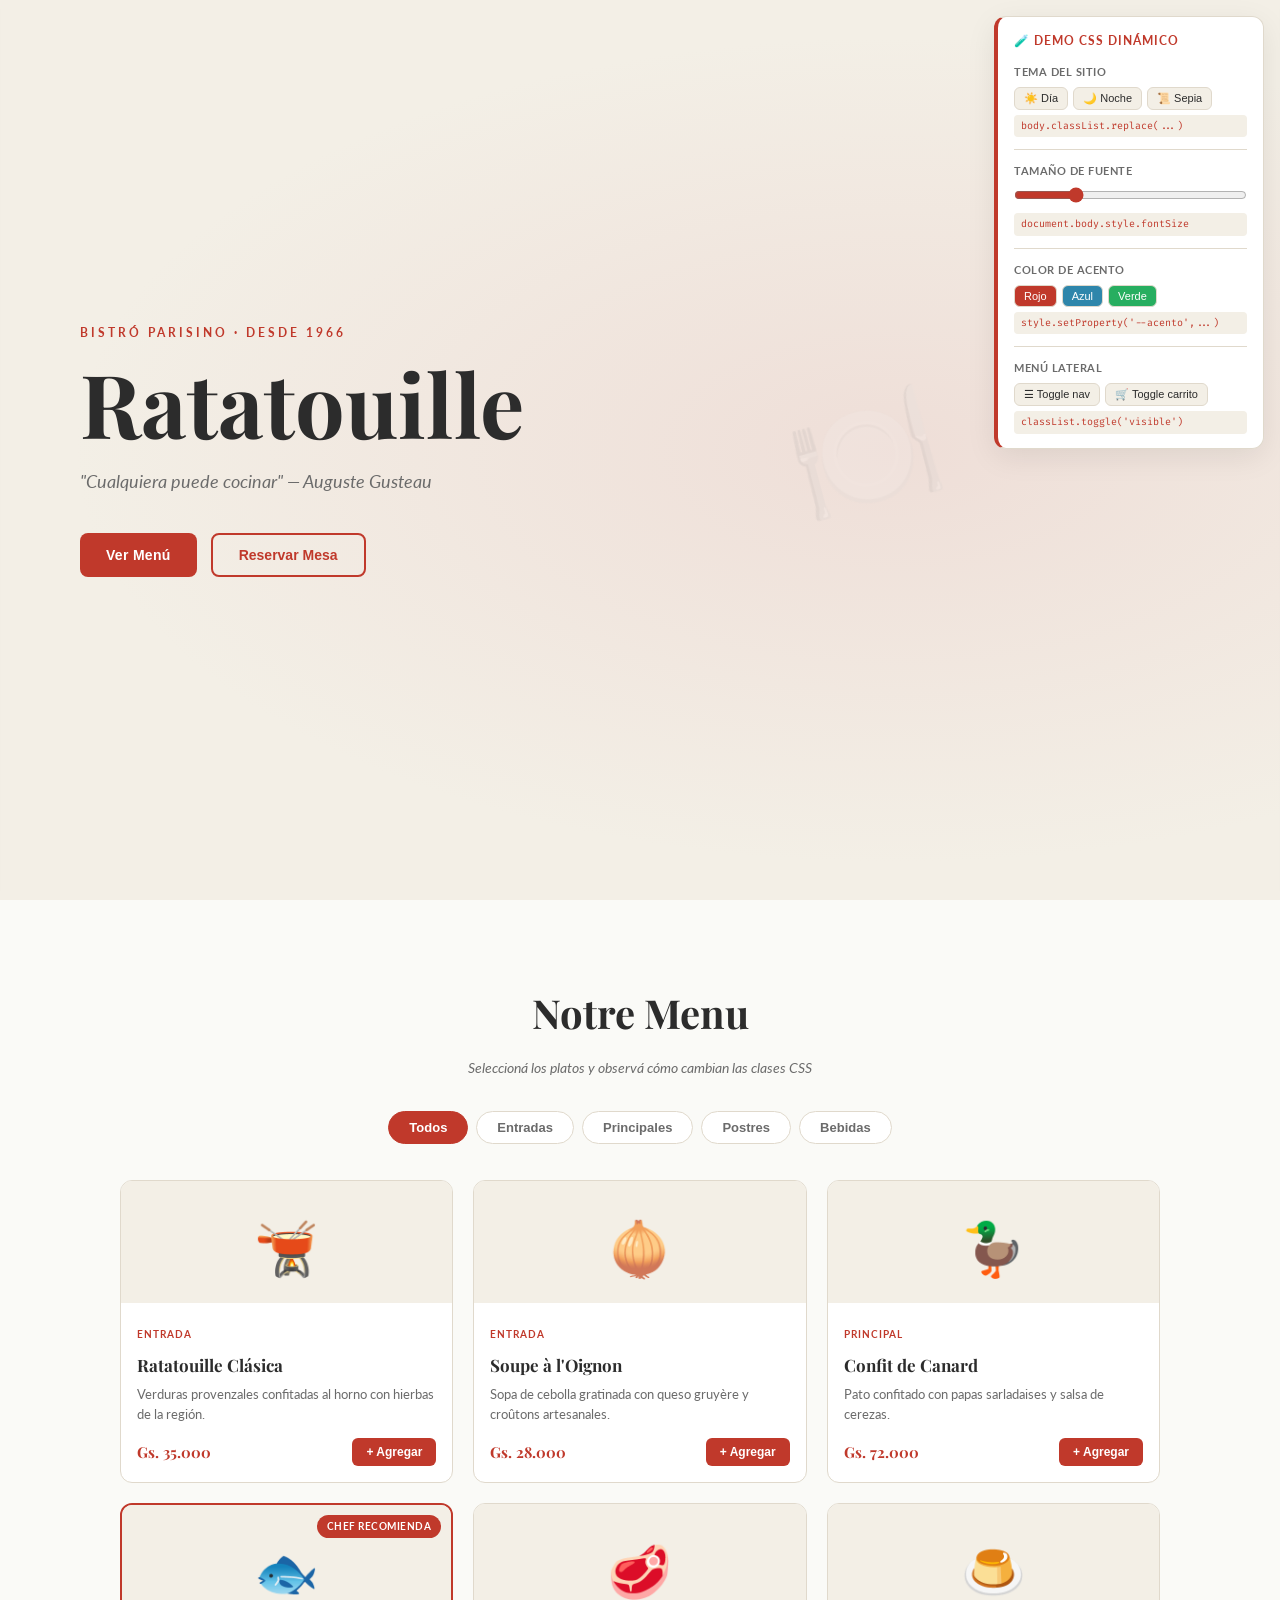
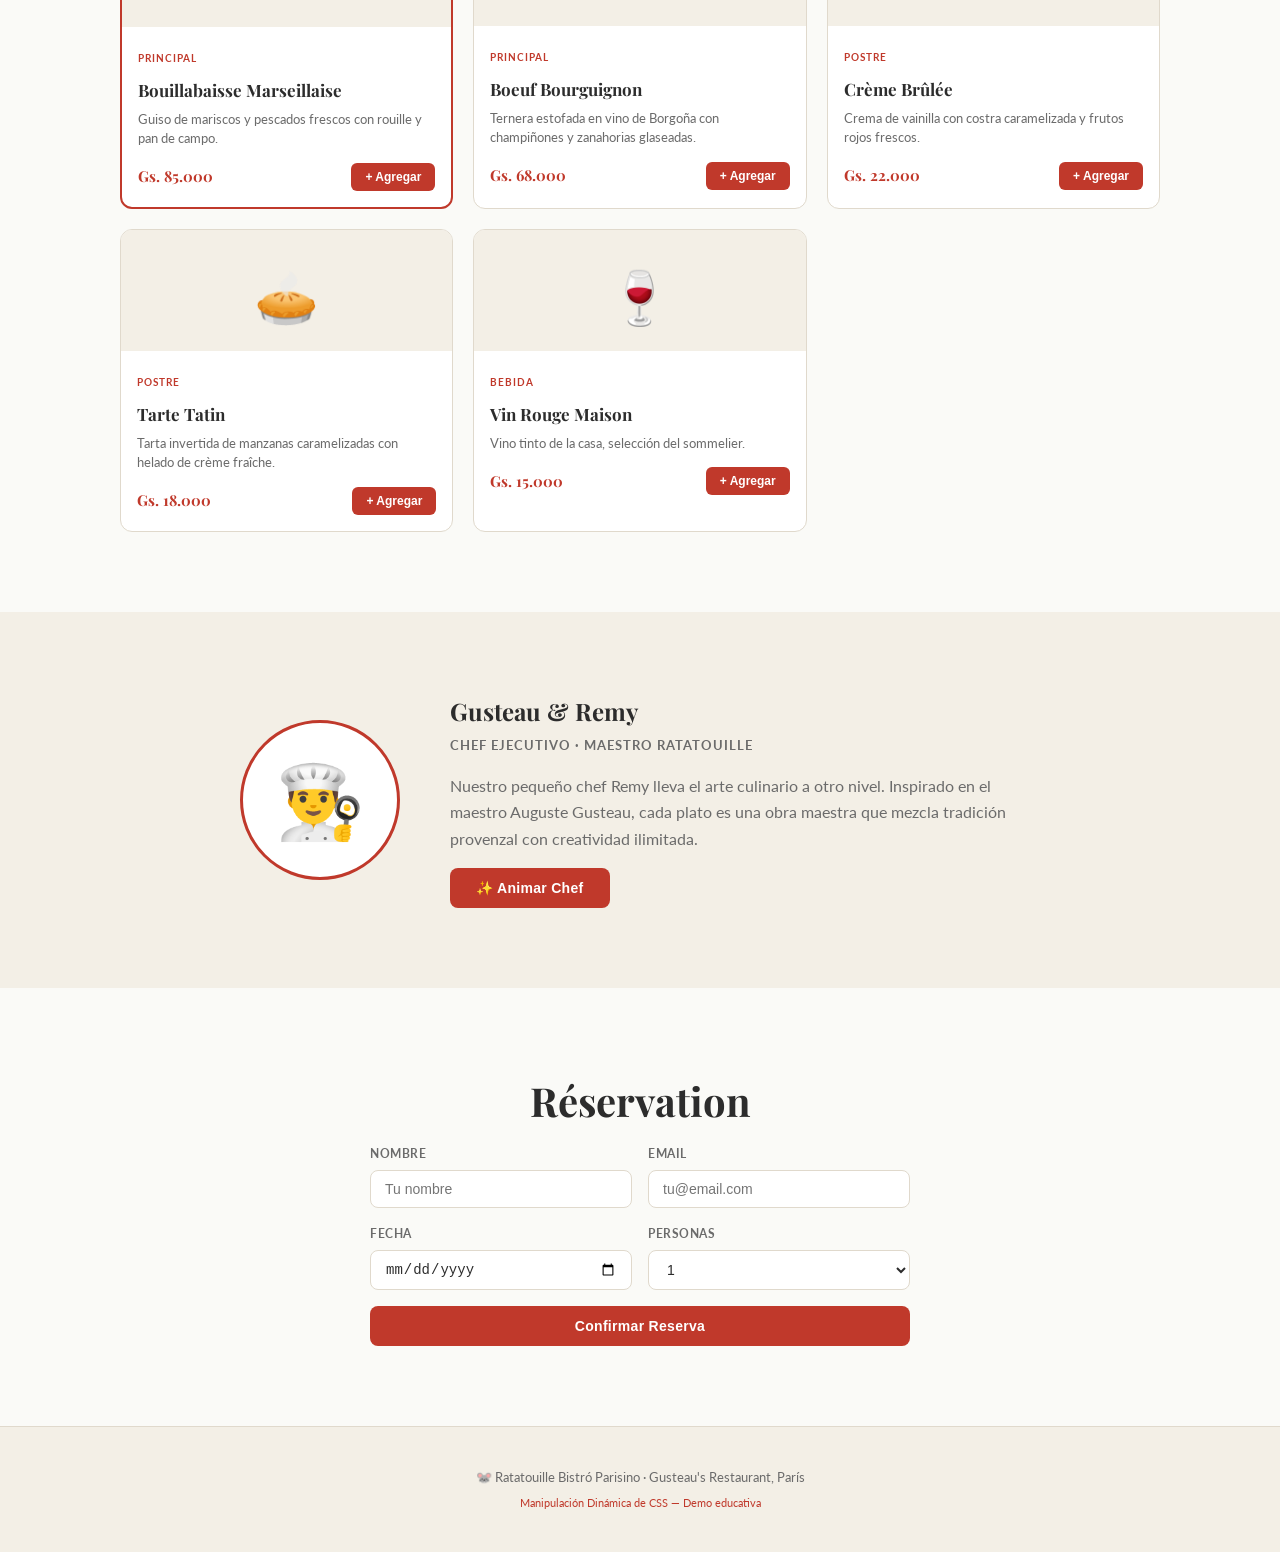
==== ratatouille.html @ d81f5f3c "Primer commit proyecto css" ====
<!DOCTYPE html>
<html lang="es">
<head>
  <meta charset="UTF-8" />
  <meta name="viewport" content="width=device-width, initial-scale=1.0"/>
  <title>Ratatouille — Bistró Parisino</title>
  <link rel="stylesheet" href="ratatouille.css" />
  <link href="https://fonts.googleapis.com/css2?family=Playfair+Display:ital,wght@0,400;0,700;1,400&family=Lato:wght@300;400;700&family=Fira+Code:wght@400;500&display=swap" rel="stylesheet"/>
</head>
<body class="tema-dia">

  <!-- ══════════════ PANEL DE DEMOSTRACIÓN (fijo) ══════════════ -->
  <div id="panel-demo">
    <div class="demo-titulo">🧪 Demo CSS Dinámico</div>

    <div class="demo-grupo">
      <span class="demo-label">Tema del sitio</span>
      <div class="demo-btns">
        <button onclick="cambiarTema('dia')"   class="btn-demo">☀️ Día</button>
        <button onclick="cambiarTema('noche')" class="btn-demo">🌙 Noche</button>
        <button onclick="cambiarTema('sepia')" class="btn-demo">📜 Sepia</button>
      </div>
      <code class="demo-code" id="code-tema">body.classList.replace(...)</code>
    </div>

    <div class="demo-grupo">
      <span class="demo-label">Tamaño de fuente</span>
      <input type="range" min="14" max="22" value="16" oninput="cambiarFuente(this.value)" />
      <code class="demo-code" id="code-fuente">document.body.style.fontSize</code>
    </div>

    <div class="demo-grupo">
      <span class="demo-label">Color de acento</span>
      <div class="demo-btns">
        <button onclick="cambiarAcento('C0392B')" class="btn-demo" style="background:#C0392B;color:#fff">Rojo</button>
        <button onclick="cambiarAcento('2E86AB')" class="btn-demo" style="background:#2E86AB;color:#fff">Azul</button>
        <button onclick="cambiarAcento('27AE60')" class="btn-demo" style="background:#27AE60;color:#fff">Verde</button>
      </div>
      <code class="demo-code" id="code-acento">style.setProperty('--acento',...)</code>
    </div>

    <div class="demo-grupo">
      <span class="demo-label">Menú lateral</span>
      <div class="demo-btns">
        <button onclick="toggleNav()" class="btn-demo">☰ Toggle nav</button>
        <button onclick="toggleCarrito()" class="btn-demo">🛒 Toggle carrito</button>
      </div>
      <code class="demo-code" id="code-nav">classList.toggle('visible')</code>
    </div>
  </div>

  <!-- ══════════════ NAV LATERAL ══════════════ -->
  <nav id="nav-lateral" class="nav-lateral">
    <button class="nav-cerrar" onclick="toggleNav()">✕</button>
    <div class="nav-logo">🐭 Ratatouille</div>
    <ul class="nav-links">
      <li><a href="#inicio" onclick="toggleNav()">Inicio</a></li>
      <li><a href="#menu"   onclick="toggleNav()">Menú</a></li>
      <li><a href="#chef"   onclick="toggleNav()">Nuestro Chef</a></li>
      <li><a href="#reservas" onclick="toggleNav()">Reservas</a></li>
    </ul>
  </nav>
  <div id="overlay-nav" class="overlay-nav" onclick="toggleNav()"></div>

  <!-- ══════════════ HEADER ══════════════ -->
  <header id="inicio" class="hero">
    <div class="hero-contenido">
      <p class="hero-eyebrow">Bistró Parisino · Desde 1966</p>
      <h1 class="hero-titulo">Ratatouille</h1>
      <p class="hero-subtitulo">
        <em>"Cualquiera puede cocinar"</em> — Auguste Gusteau
      </p>
      <div class="hero-btns">
        <button class="btn-primario" onclick="irA('menu')">Ver Menú</button>
        <button class="btn-secundario" onclick="irA('reservas')">Reservar Mesa</button>
      </div>
    </div>
    <div class="hero-deco">🍽️</div>
  </header>

  <!-- ══════════════ MENÚ ══════════════ -->
  <main>
    <section id="menu" class="seccion-menu">
      <h2 class="seccion-titulo">Notre Menu</h2>
      <p class="seccion-sub">Seleccioná los platos y observá cómo cambian las clases CSS</p>

      <!-- Filtros -->
      <div class="filtros" id="filtros">
        <button class="filtro activo" data-cat="todos"    onclick="filtrar(this)">Todos</button>
        <button class="filtro"        data-cat="entrada"  onclick="filtrar(this)">Entradas</button>
        <button class="filtro"        data-cat="principal" onclick="filtrar(this)">Principales</button>
        <button class="filtro"        data-cat="postre"   onclick="filtrar(this)">Postres</button>
        <button class="filtro"        data-cat="bebida"   onclick="filtrar(this)">Bebidas</button>
      </div>

      <!-- Grid de platos -->
      <div class="menu-grid" id="menu-grid">

        <div class="plato" data-cat="entrada" data-id="1" data-precio="35000" data-nombre="Ratatouille Clásica">
          <div class="plato-img">🫕</div>
          <div class="plato-info">
            <span class="plato-cat">Entrada</span>
            <h3 class="plato-nombre">Ratatouille Clásica</h3>
            <p class="plato-desc">Verduras provenzales confitadas al horno con hierbas de la región.</p>
            <div class="plato-footer">
              <span class="plato-precio">Gs. 35.000</span>
              <button class="btn-agregar" onclick="agregar(this)">+ Agregar</button>
            </div>
          </div>
        </div>

        <div class="plato" data-cat="entrada" data-id="2" data-precio="28000" data-nombre="Soupe à l'Oignon">
          <div class="plato-img">🧅</div>
          <div class="plato-info">
            <span class="plato-cat">Entrada</span>
            <h3 class="plato-nombre">Soupe à l'Oignon</h3>
            <p class="plato-desc">Sopa de cebolla gratinada con queso gruyère y croûtons artesanales.</p>
            <div class="plato-footer">
              <span class="plato-precio">Gs. 28.000</span>
              <button class="btn-agregar" onclick="agregar(this)">+ Agregar</button>
            </div>
          </div>
        </div>

        <div class="plato" data-cat="principal" data-id="3" data-precio="72000" data-nombre="Confit de Canard">
          <div class="plato-img">🦆</div>
          <div class="plato-info">
            <span class="plato-cat">Principal</span>
            <h3 class="plato-nombre">Confit de Canard</h3>
            <p class="plato-desc">Pato confitado con papas sarladaises y salsa de cerezas.</p>
            <div class="plato-footer">
              <span class="plato-precio">Gs. 72.000</span>
              <button class="btn-agregar" onclick="agregar(this)">+ Agregar</button>
            </div>
          </div>
        </div>

        <div class="plato destacado" data-cat="principal" data-id="4" data-precio="85000" data-nombre="Bouillabaisse Marseillaise">
          <div class="plato-badge">Chef recomienda</div>
          <div class="plato-img">🐟</div>
          <div class="plato-info">
            <span class="plato-cat">Principal</span>
            <h3 class="plato-nombre">Bouillabaisse Marseillaise</h3>
            <p class="plato-desc">Guiso de mariscos y pescados frescos con rouille y pan de campo.</p>
            <div class="plato-footer">
              <span class="plato-precio">Gs. 85.000</span>
              <button class="btn-agregar" onclick="agregar(this)">+ Agregar</button>
            </div>
          </div>
        </div>

        <div class="plato" data-cat="principal" data-id="5" data-precio="68000" data-nombre="Boeuf Bourguignon">
          <div class="plato-img">🥩</div>
          <div class="plato-info">
            <span class="plato-cat">Principal</span>
            <h3 class="plato-nombre">Boeuf Bourguignon</h3>
            <p class="plato-desc">Ternera estofada en vino de Borgoña con champiñones y zanahorias glaseadas.</p>
            <div class="plato-footer">
              <span class="plato-precio">Gs. 68.000</span>
              <button class="btn-agregar" onclick="agregar(this)">+ Agregar</button>
            </div>
          </div>
        </div>

        <div class="plato" data-cat="postre" data-id="6" data-precio="22000" data-nombre="Crème Brûlée">
          <div class="plato-img">🍮</div>
          <div class="plato-info">
            <span class="plato-cat">Postre</span>
            <h3 class="plato-nombre">Crème Brûlée</h3>
            <p class="plato-desc">Crema de vainilla con costra caramelizada y frutos rojos frescos.</p>
            <div class="plato-footer">
              <span class="plato-precio">Gs. 22.000</span>
              <button class="btn-agregar" onclick="agregar(this)">+ Agregar</button>
            </div>
          </div>
        </div>

        <div class="plato" data-cat="postre" data-id="7" data-precio="18000" data-nombre="Tarte Tatin">
          <div class="plato-img">🥧</div>
          <div class="plato-info">
            <span class="plato-cat">Postre</span>
            <h3 class="plato-nombre">Tarte Tatin</h3>
            <p class="plato-desc">Tarta invertida de manzanas caramelizadas con helado de crème fraîche.</p>
            <div class="plato-footer">
              <span class="plato-precio">Gs. 18.000</span>
              <button class="btn-agregar" onclick="agregar(this)">+ Agregar</button>
            </div>
          </div>
        </div>

        <div class="plato" data-cat="bebida" data-id="8" data-precio="15000" data-nombre="Vin Rouge Maison">
          <div class="plato-img">🍷</div>
          <div class="plato-info">
            <span class="plato-cat">Bebida</span>
            <h3 class="plato-nombre">Vin Rouge Maison</h3>
            <p class="plato-desc">Vino tinto de la casa, selección del sommelier.</p>
            <div class="plato-footer">
              <span class="plato-precio">Gs. 15.000</span>
              <button class="btn-agregar" onclick="agregar(this)">+ Agregar</button>
            </div>
          </div>
        </div>

      </div>
    </section>

    <!-- ══════════════ CHEF ══════════════ -->
    <section id="chef" class="seccion-chef">
      <div class="chef-contenido">
        <div class="chef-foto" id="chef-foto">
          <span class="chef-emoji">👨‍🍳</span>
        </div>
        <div class="chef-texto">
          <h2>Gusteau &amp; Remy</h2>
          <p class="chef-cargo">Chef Ejecutivo · Maestro Ratatouille</p>
          <p>Nuestro pequeño chef Remy lleva el arte culinario a otro nivel. Inspirado en el maestro Auguste Gusteau, cada plato es una obra maestra que mezcla tradición provenzal con creatividad ilimitada.</p>
          <button class="btn-primario" onclick="animarChef()">✨ Animar Chef</button>
        </div>
      </div>
    </section>

    <!-- ══════════════ RESERVAS ══════════════ -->
    <section id="reservas" class="seccion-reservas">
      <h2 class="seccion-titulo">Réservation</h2>
      <form class="form-reserva" onsubmit="enviarReserva(event)">
        <div class="form-fila">
          <div class="campo">
            <label>Nombre</label>
            <input type="text" placeholder="Tu nombre" required />
          </div>
          <div class="campo">
            <label>Email</label>
            <input type="email" placeholder="tu@email.com" required />
          </div>
        </div>
        <div class="form-fila">
          <div class="campo">
            <label>Fecha</label>
            <input type="date" required />
          </div>
          <div class="campo">
            <label>Personas</label>
            <select>
              <option>1</option><option>2</option><option>3</option>
              <option>4</option><option>5</option><option>6+</option>
            </select>
          </div>
        </div>
        <button type="submit" class="btn-primario btn-full">Confirmar Reserva</button>
      </form>

      <!-- Toast de confirmación -->
      <div id="toast" class="toast">✅ ¡Reserva confirmada! Au revoir 🐭</div>
    </section>
  </main>

  <!-- ══════════════ CARRITO ══════════════ -->
  <div id="carrito" class="carrito">
    <div class="carrito-header">
      <span>🛒 Mi Pedido</span>
      <button onclick="toggleCarrito()">✕</button>
    </div>
    <div class="carrito-items" id="carrito-items">
      <p class="carrito-vacio">El carrito está vacío 🍽️</p>
    </div>
    <div class="carrito-footer" id="carrito-footer" style="display:none">
      <div class="carrito-total">Total: <span id="carrito-total">Gs. 0</span></div>
      <button class="btn-primario btn-full" onclick="confirmarPedido()">Confirmar Pedido</button>
    </div>
  </div>

  <!-- Botón flotante carrito -->
  <button class="btn-carrito-flotante" onclick="toggleCarrito()" id="btn-flotante">
    🛒 <span id="contador-carrito" class="contador-badge">0</span>
  </button>

  <!-- ══════════════ FOOTER ══════════════ -->
  <footer class="footer">
    <p>🐭 Ratatouille Bistró Parisino · Gusteau's Restaurant, París</p>
    <p class="footer-sub">Manipulación Dinámica de CSS — Demo educativa</p>
  </footer>

  <script>
    // ═══════════════════════════════════════════════
    // MANIPULACIÓN DINÁMICA DE CSS — DEMOSTRACIÓN
    // ═══════════════════════════════════════════════

    // 1. CAMBIAR TEMA usando classList.replace()
    function cambiarTema(tema) {
      const body = document.body;
      // Reemplaza cualquier clase de tema por la nueva
      ['tema-dia', 'tema-noche', 'tema-sepia'].forEach(t => body.classList.remove(t));
      body.classList.add('tema-' + tema);

      document.getElementById('code-tema').textContent =
        `body.classList.add('tema-${tema}')`;
    }

    // 2. CAMBIAR FUENTE usando element.style
    function cambiarFuente(val) {
      document.body.style.fontSize = val + 'px';
      document.getElementById('code-fuente').textContent =
        `body.style.fontSize = '${val}px'`;
    }

    // 3. CAMBIAR VARIABLE CSS usando setProperty()
    function cambiarAcento(hex) {
      document.documentElement.style.setProperty('--acento', '#' + hex);
      document.getElementById('code-acento').textContent =
        `setProperty('--acento', '#${hex}')`;
    }

    // 4. TOGGLE NAV usando classList.toggle()
    function toggleNav() {
      const nav     = document.getElementById('nav-lateral');
      const overlay = document.getElementById('overlay-nav');
      nav.classList.toggle('visible');
      overlay.classList.toggle('visible');
      document.getElementById('code-nav').textContent =
        `nav.classList.toggle('visible') → ${nav.classList.contains('visible')}`;
    }

    // 5. TOGGLE CARRITO usando classList.toggle()
    function toggleCarrito() {
      const carrito = document.getElementById('carrito');
      carrito.classList.toggle('abierto');
      document.getElementById('code-nav').textContent =
        `carrito.classList.toggle('abierto') → ${carrito.classList.contains('abierto')}`;
    }

    // 6. FILTRAR MENÚ usando classList.add / remove
    function filtrar(btn) {
      // Quitar clase 'activo' de todos los filtros
      document.querySelectorAll('.filtro').forEach(b => b.classList.remove('activo'));
      // Agregar 'activo' al botón clickeado
      btn.classList.add('activo');

      const cat = btn.dataset.cat;
      document.querySelectorAll('.plato').forEach(plato => {
        if (cat === 'todos' || plato.dataset.cat === cat) {
          plato.classList.remove('oculto');
          plato.classList.add('visible-plato');
        } else {
          plato.classList.add('oculto');
          plato.classList.remove('visible-plato');
        }
      });
    }

    // 7. AGREGAR AL CARRITO — manipula clases y estilos inline
    let carrito = [];
    function agregar(btn) {
      const plato = btn.closest('.plato');
      const id      = plato.dataset.id;
      const nombre  = plato.dataset.nombre;
      const precio  = parseInt(plato.dataset.precio);

      // Clase de feedback visual en el card
      plato.classList.add('agregado');
      btn.classList.add('btn-agregado');
      btn.textContent = '✓ Agregado';

      setTimeout(() => {
        plato.classList.remove('agregado');
        btn.classList.remove('btn-agregado');
        btn.textContent = '+ Agregar';
      }, 1200);

      // Agregar o incrementar en carrito
      const existe = carrito.find(i => i.id === id);
      if (existe) { existe.qty++; }
      else { carrito.push({ id, nombre, precio, qty: 1 }); }

      renderCarrito();
      actualizarBadge();
    }

    function renderCarrito() {
      const container = document.getElementById('carrito-items');
      const footer    = document.getElementById('carrito-footer');

      if (!carrito.length) {
        container.innerHTML = '<p class="carrito-vacio">El carrito está vacío 🍽️</p>';
        footer.style.display = 'none';
        return;
      }

      let total = 0;
      container.innerHTML = carrito.map(item => {
        total += item.precio * item.qty;
        return `
          <div class="carrito-item">
            <div class="ci-nombre">${item.nombre}</div>
            <div class="ci-controles">
              <button onclick="cambiarQty('${item.id}', -1)">−</button>
              <span>${item.qty}</span>
              <button onclick="cambiarQty('${item.id}', 1)">+</button>
            </div>
            <div class="ci-precio">Gs. ${(item.precio * item.qty).toLocaleString('es-PY')}</div>
          </div>`;
      }).join('');

      document.getElementById('carrito-total').textContent =
        'Gs. ' + total.toLocaleString('es-PY');

      // style.display es manipulación de estilo inline
      footer.style.display = 'block';
    }

    function cambiarQty(id, delta) {
      const item = carrito.find(i => i.id === id);
      if (!item) return;
      item.qty += delta;
      if (item.qty <= 0) carrito = carrito.filter(i => i.id !== id);
      renderCarrito();
      actualizarBadge();
    }

    function actualizarBadge() {
      const total = carrito.reduce((s, i) => s + i.qty, 0);
      const badge = document.getElementById('contador-carrito');
      badge.textContent = total;
      // Manipulación de clase para animar el badge
      badge.classList.remove('pop');
      void badge.offsetWidth; // reflow forzado
      badge.classList.add('pop');

      // Mostrar u ocultar botón flotante con classList
      const btnFlotante = document.getElementById('btn-flotante');
      if (total > 0) btnFlotante.classList.add('visible');
      else btnFlotante.classList.remove('visible');
    }

    function confirmarPedido() {
      carrito = [];
      renderCarrito();
      actualizarBadge();
      toggleCarrito();
      mostrarToast('🐭 ¡Pedido enviado a la cocina de Remy!');
    }

    // 8. ANIMACIÓN del chef con classList
    function animarChef() {
      const foto = document.getElementById('chef-foto');
      foto.classList.add('chef-bailando');
      setTimeout(() => foto.classList.remove('chef-bailando'), 1500);
    }

    // 9. RESERVAS + TOAST
    function enviarReserva(e) {
      e.preventDefault();
      mostrarToast('✅ ¡Reserva confirmada! Au revoir 🐭');
    }

    function mostrarToast(msg) {
      const toast = document.getElementById('toast');
      toast.textContent = msg;
      toast.classList.add('visible');         // classList.add
      setTimeout(() => toast.classList.remove('visible'), 3000); // classList.remove
    }

    // 10. Scroll suave
    function irA(id) {
      document.getElementById(id).scrollIntoView({ behavior: 'smooth' });
    }

    // 11. Header sticky con clase dinámica al hacer scroll
    window.addEventListener('scroll', () => {
      const header = document.querySelector('.hero');
      if (window.scrollY > 80) header.classList.add('scrolled');
      else header.classList.remove('scrolled');
    });
  </script>
</body>
</html>
---- ratatouille.css ----
/* ══════════════════════════════════════════════════════════
   ratatouille.css — Restaurante Ratatouille
   Enfoque: Manipulación Dinámica de CSS (Clases y Estilos)
   ══════════════════════════════════════════════════════════ */

/* ─── VARIABLES GLOBALES (modificables con setProperty) ─── */
:root {
  --acento:       #C0392B;
  --acento-suave: #E8C5C2;
  --bg:           #FAFAF7;
  --bg2:          #F3EFE6;
  --texto:        #2C2C2C;
  --texto-suave:  #6B6B6B;
  --card:         #FFFFFF;
  --borde:        #E0D9CC;
  --sombra:       rgba(0,0,0,0.08);
  --radio:        12px;
  --transicion:   0.35s ease;
}

/* ─── TEMAS DINÁMICOS (aplicados via classList al body) ─── */

/* Tema día: por defecto */
body.tema-dia {
  --bg:          #FAFAF7;
  --bg2:         #F3EFE6;
  --texto:       #2C2C2C;
  --texto-suave: #6B6B6B;
  --card:        #FFFFFF;
  --borde:       #E0D9CC;
}

/* Tema noche */
body.tema-noche {
  --bg:          #1A1A2E;
  --bg2:         #16213E;
  --texto:       #E0E0E0;
  --texto-suave: #8D8D9A;
  --card:        #0F3460;
  --borde:       #1A4A7A;
  --acento:      #E94560;
}

/* Tema sepia */
body.tema-sepia {
  --bg:          #F4ECD8;
  --bg2:         #E8D9B5;
  --texto:       #3B2A1A;
  --texto-suave: #7A5C3A;
  --card:        #FBF5E6;
  --borde:       #C8A87A;
  --acento:      #8B4513;
}

/* ─── RESET Y BASE ─── */
*, *::before, *::after { box-sizing: border-box; margin: 0; padding: 0; }

body {
  font-family: 'Lato', sans-serif;
  font-size: 16px;
  background: var(--bg);
  color: var(--texto);
  transition: background var(--transicion), color var(--transicion);
  line-height: 1.65;
}

a { color: var(--acento); text-decoration: none; }
h1, h2, h3 { font-family: 'Playfair Display', serif; }

/* ─── PANEL DE DEMOSTRACIÓN ─── */
#panel-demo {
  position: fixed;
  top: 16px;
  right: 16px;
  width: 270px;
  background: var(--card);
  border: 1px solid var(--borde);
  border-left: 4px solid var(--acento);
  border-radius: var(--radio);
  padding: 14px 16px;
  z-index: 900;
  box-shadow: 0 8px 30px var(--sombra);
  transition: background var(--transicion), border-color var(--transicion);
  font-size: 13px;
}

.demo-titulo {
  font-weight: 700;
  font-size: 12px;
  text-transform: uppercase;
  letter-spacing: 1px;
  color: var(--acento);
  margin-bottom: 12px;
}

.demo-grupo {
  margin-bottom: 12px;
  padding-bottom: 12px;
  border-bottom: 1px solid var(--borde);
}
.demo-grupo:last-child { border-bottom: none; margin-bottom: 0; padding-bottom: 0; }

.demo-label {
  display: block;
  font-size: 11px;
  font-weight: 700;
  text-transform: uppercase;
  letter-spacing: 0.5px;
  color: var(--texto-suave);
  margin-bottom: 6px;
}

.demo-btns { display: flex; gap: 5px; flex-wrap: wrap; margin-bottom: 5px; }

.btn-demo {
  padding: 4px 9px;
  border-radius: 6px;
  border: 1px solid var(--borde);
  background: var(--bg2);
  color: var(--texto);
  font-size: 11px;
  cursor: pointer;
  transition: all 0.2s;
}
.btn-demo:hover { background: var(--acento); color: #fff; border-color: var(--acento); }

input[type="range"] {
  width: 100%;
  margin-bottom: 5px;
  accent-color: var(--acento);
}

.demo-code {
  display: block;
  font-family: 'Fira Code', monospace;
  font-size: 10px;
  color: var(--acento);
  background: var(--bg2);
  border-radius: 4px;
  padding: 3px 7px;
  margin-top: 4px;
  word-break: break-all;
  transition: background var(--transicion);
}

/* ─── NAV LATERAL ─── */
.nav-lateral {
  position: fixed;
  top: 0; left: -280px;
  width: 260px;
  height: 100vh;
  background: var(--card);
  border-right: 1px solid var(--borde);
  z-index: 1000;
  padding: 30px 24px;
  transition: left var(--transicion);
  box-shadow: 4px 0 20px var(--sombra);
}

/* Clase .visible agregada con classList.toggle() */
.nav-lateral.visible { left: 0; }

.overlay-nav {
  position: fixed;
  inset: 0;
  background: rgba(0,0,0,0.4);
  z-index: 999;
  opacity: 0;
  pointer-events: none;
  transition: opacity var(--transicion);
}
.overlay-nav.visible { opacity: 1; pointer-events: all; }

.nav-cerrar {
  position: absolute;
  top: 14px; right: 14px;
  background: none; border: none;
  font-size: 18px; cursor: pointer;
  color: var(--texto-suave);
}

.nav-logo {
  font-family: 'Playfair Display', serif;
  font-size: 22px;
  font-weight: 700;
  color: var(--acento);
  margin-bottom: 32px;
}

.nav-links { list-style: none; }
.nav-links li { margin-bottom: 8px; }
.nav-links a {
  display: block;
  padding: 10px 14px;
  border-radius: 8px;
  font-size: 15px;
  font-weight: 600;
  color: var(--texto);
  transition: background 0.2s, color 0.2s;
}
.nav-links a:hover { background: var(--acento); color: #fff; }

/* ─── HERO ─── */
.hero {
  position: relative;
  min-height: 100vh;
  display: flex;
  align-items: center;
  padding: 80px 340px 80px 80px;
  background: var(--bg2);
  overflow: hidden;
  transition: background var(--transicion), padding-top var(--transicion);
}

/* Clase .scrolled agregada con classList en el evento scroll */
.hero.scrolled { box-shadow: 0 4px 20px var(--sombra); }

.hero::before {
  content: '';
  position: absolute;
  inset: 0;
  background: radial-gradient(ellipse at 70% 50%, var(--acento-suave) 0%, transparent 65%);
  opacity: 0.4;
  transition: background var(--transicion);
}

.hero-contenido { position: relative; z-index: 1; max-width: 560px; }

.hero-eyebrow {
  font-size: 12px;
  font-weight: 700;
  letter-spacing: 3px;
  text-transform: uppercase;
  color: var(--acento);
  margin-bottom: 14px;
}

.hero-titulo {
  font-size: clamp(52px, 8vw, 88px);
  line-height: 1.05;
  color: var(--texto);
  margin-bottom: 18px;
}

.hero-subtitulo {
  font-size: 18px;
  color: var(--texto-suave);
  margin-bottom: 36px;
  font-style: italic;
}

.hero-btns { display: flex; gap: 14px; flex-wrap: wrap; }

.hero-deco {
  position: absolute;
  right: 340px;
  font-size: 120px;
  opacity: 0.15;
  transform: rotate(-15deg);
  user-select: none;
}

/* ─── BOTONES ─── */
.btn-primario {
  background: var(--acento);
  color: #fff;
  border: none;
  border-radius: 8px;
  padding: 12px 26px;
  font-size: 14px;
  font-weight: 700;
  cursor: pointer;
  transition: background 0.2s, transform 0.2s;
  letter-spacing: 0.3px;
}
.btn-primario:hover { background: #A93226; transform: translateY(-2px); }
.btn-primario.btn-full { width: 100%; }

.btn-secundario {
  background: transparent;
  color: var(--acento);
  border: 2px solid var(--acento);
  border-radius: 8px;
  padding: 12px 26px;
  font-size: 14px;
  font-weight: 700;
  cursor: pointer;
  transition: all 0.2s;
}
.btn-secundario:hover { background: var(--acento); color: #fff; }

/* ─── SECCIONES ─── */
.seccion-titulo {
  font-size: clamp(28px, 4vw, 40px);
  text-align: center;
  margin-bottom: 10px;
  color: var(--texto);
}

.seccion-sub {
  text-align: center;
  color: var(--texto-suave);
  font-size: 14px;
  margin-bottom: 32px;
  font-style: italic;
}

/* ─── MENÚ ─── */
.seccion-menu {
  padding: 80px 80px 80px 80px;
  max-width: 1200px;
  margin: 0 auto;
}

/* Filtros: la clase .activo se agrega con classList */
.filtros {
  display: flex;
  gap: 8px;
  justify-content: center;
  flex-wrap: wrap;
  margin-bottom: 36px;
}

.filtro {
  padding: 8px 20px;
  border-radius: 20px;
  border: 1px solid var(--borde);
  background: var(--card);
  color: var(--texto-suave);
  font-size: 13px;
  font-weight: 600;
  cursor: pointer;
  transition: all 0.2s;
}

.filtro:hover { border-color: var(--acento); color: var(--acento); }

/* Clase .activo agregada dinámicamente */
.filtro.activo {
  background: var(--acento);
  color: #fff;
  border-color: var(--acento);
}

/* ─── CARDS DE PLATOS ─── */
.menu-grid {
  display: grid;
  grid-template-columns: repeat(auto-fill, minmax(260px, 1fr));
  gap: 20px;
}

.plato {
  background: var(--card);
  border: 1px solid var(--borde);
  border-radius: var(--radio);
  overflow: hidden;
  transition: transform 0.25s, box-shadow 0.25s, border-color 0.25s,
              background var(--transicion), opacity 0.3s;
  position: relative;
}

.plato:hover {
  transform: translateY(-4px);
  box-shadow: 0 12px 30px var(--sombra);
  border-color: var(--acento);
}

/* Clase .oculto agregada dinámicamente al filtrar */
.plato.oculto {
  opacity: 0;
  pointer-events: none;
  transform: scale(0.95);
}

/* Clase .destacado definida en HTML estáticamente */
.plato.destacado { border: 2px solid var(--acento); }

/* Clase .agregado agregada dinámicamente al hacer click */
.plato.agregado {
  background: var(--acento-suave);
  transform: scale(1.02);
}

.plato-badge {
  position: absolute;
  top: 10px; right: 10px;
  background: var(--acento);
  color: #fff;
  font-size: 10px;
  font-weight: 700;
  padding: 3px 10px;
  border-radius: 20px;
  text-transform: uppercase;
  letter-spacing: 0.5px;
}

.plato-img {
  font-size: 52px;
  text-align: center;
  padding: 24px 0 12px;
  background: var(--bg2);
  transition: background var(--transicion);
}

.plato-info { padding: 16px; }

.plato-cat {
  font-size: 10px;
  font-weight: 700;
  text-transform: uppercase;
  letter-spacing: 1px;
  color: var(--acento);
}

.plato-nombre {
  font-size: 17px;
  margin: 6px 0;
  color: var(--texto);
}

.plato-desc {
  font-size: 13px;
  color: var(--texto-suave);
  line-height: 1.5;
  margin-bottom: 14px;
}

.plato-footer {
  display: flex;
  align-items: center;
  justify-content: space-between;
}

.plato-precio {
  font-weight: 700;
  font-size: 15px;
  color: var(--acento);
  font-family: 'Playfair Display', serif;
}

.btn-agregar {
  padding: 7px 14px;
  background: var(--acento);
  color: #fff;
  border: none;
  border-radius: 6px;
  font-size: 12px;
  font-weight: 700;
  cursor: pointer;
  transition: background 0.2s, transform 0.15s;
}
.btn-agregar:hover { background: #A93226; transform: scale(1.05); }

/* Clase .btn-agregado aplicada con classList al confirmar */
.btn-agregar.btn-agregado {
  background: #27AE60;
}

/* ─── SECCIÓN CHEF ─── */
.seccion-chef {
  background: var(--bg2);
  padding: 80px;
  transition: background var(--transicion);
}

.chef-contenido {
  max-width: 800px;
  margin: 0 auto;
  display: flex;
  gap: 50px;
  align-items: center;
}

.chef-foto {
  flex-shrink: 0;
  width: 160px;
  height: 160px;
  border-radius: 50%;
  background: var(--card);
  border: 3px solid var(--acento);
  display: flex;
  align-items: center;
  justify-content: center;
  font-size: 72px;
  transition: transform 0.3s;
}

/* Clase .chef-bailando agregada con classList */
@keyframes bailar {
  0%   { transform: rotate(0deg) scale(1); }
  25%  { transform: rotate(-15deg) scale(1.1); }
  50%  { transform: rotate(15deg) scale(1.15); }
  75%  { transform: rotate(-10deg) scale(1.1); }
  100% { transform: rotate(0deg) scale(1); }
}

.chef-foto.chef-bailando { animation: bailar 1.5s ease; }

.chef-cargo {
  font-size: 13px;
  color: var(--acento);
  font-weight: 700;
  text-transform: uppercase;
  letter-spacing: 1px;
  margin-bottom: 12px;
}

.chef-texto h2 { margin-bottom: 4px; }
.chef-texto p { margin-bottom: 16px; color: var(--texto-suave); }

/* ─── RESERVAS ─── */
.seccion-reservas {
  padding: 80px;
  max-width: 700px;
  margin: 0 auto;
}

.form-reserva { display: flex; flex-direction: column; gap: 16px; }
.form-fila { display: grid; grid-template-columns: 1fr 1fr; gap: 16px; }

.campo { display: flex; flex-direction: column; gap: 6px; }

.campo label {
  font-size: 12px;
  font-weight: 700;
  text-transform: uppercase;
  letter-spacing: 0.5px;
  color: var(--texto-suave);
}

.campo input, .campo select {
  padding: 10px 14px;
  border: 1px solid var(--borde);
  border-radius: 8px;
  font-size: 14px;
  background: var(--card);
  color: var(--texto);
  outline: none;
  transition: border-color 0.2s, box-shadow 0.2s, background var(--transicion);
}

.campo input:focus, .campo select:focus {
  border-color: var(--acento);
  box-shadow: 0 0 0 3px var(--acento-suave);
}

/* ─── TOAST ─── */
.toast {
  position: fixed;
  bottom: 30px;
  left: 50%;
  transform: translateX(-50%) translateY(20px);
  background: var(--texto);
  color: var(--bg);
  padding: 12px 24px;
  border-radius: 40px;
  font-size: 14px;
  font-weight: 600;
  opacity: 0;
  pointer-events: none;
  transition: opacity 0.3s, transform 0.3s;
  z-index: 2000;
  white-space: nowrap;
}

/* Clase .visible agregada con classList */
.toast.visible {
  opacity: 1;
  transform: translateX(-50%) translateY(0);
}

/* ─── CARRITO ─── */
.carrito {
  position: fixed;
  top: 0; right: -380px;
  width: 360px;
  height: 100vh;
  background: var(--card);
  border-left: 1px solid var(--borde);
  z-index: 1000;
  display: flex;
  flex-direction: column;
  transition: right var(--transicion), background var(--transicion);
  box-shadow: -4px 0 20px var(--sombra);
}

/* Clase .abierto agregada con classList.toggle() */
.carrito.abierto { right: 0; }

.carrito-header {
  display: flex;
  align-items: center;
  justify-content: space-between;
  padding: 20px;
  border-bottom: 1px solid var(--borde);
  font-weight: 700;
  font-size: 16px;
}

.carrito-header button {
  background: none; border: none;
  font-size: 18px; cursor: pointer;
  color: var(--texto-suave);
}

.carrito-items {
  flex: 1;
  overflow-y: auto;
  padding: 16px;
}

.carrito-vacio {
  text-align: center;
  color: var(--texto-suave);
  margin-top: 40px;
  font-size: 14px;
}

.carrito-item {
  display: flex;
  align-items: center;
  gap: 10px;
  padding: 10px 0;
  border-bottom: 1px solid var(--borde);
  font-size: 13px;
}

.ci-nombre { flex: 1; font-weight: 600; }

.ci-controles {
  display: flex;
  align-items: center;
  gap: 6px;
}

.ci-controles button {
  width: 24px; height: 24px;
  border-radius: 4px;
  border: 1px solid var(--borde);
  background: var(--bg2);
  cursor: pointer;
  font-size: 14px;
  line-height: 1;
  transition: background 0.2s;
}
.ci-controles button:hover { background: var(--acento); color: #fff; }

.ci-precio { font-weight: 700; color: var(--acento); white-space: nowrap; }

.carrito-footer { padding: 16px; border-top: 1px solid var(--borde); }

.carrito-total {
  font-weight: 700;
  font-size: 16px;
  margin-bottom: 12px;
  color: var(--texto);
}

/* ─── BOTÓN FLOTANTE CARRITO ─── */
.btn-carrito-flotante {
  position: fixed;
  bottom: 24px;
  right: 24px;
  background: var(--acento);
  color: #fff;
  border: none;
  border-radius: 40px;
  padding: 12px 22px;
  font-size: 15px;
  font-weight: 700;
  cursor: pointer;
  z-index: 800;
  box-shadow: 0 6px 20px rgba(0,0,0,0.2);
  opacity: 0;
  transform: translateY(10px);
  transition: opacity 0.3s, transform 0.3s, background 0.2s;
}

/* Clase .visible agregada dinámicamente */
.btn-carrito-flotante.visible {
  opacity: 1;
  transform: translateY(0);
}

.btn-carrito-flotante:hover { background: #A93226; }

.contador-badge {
  display: inline-block;
  background: #fff;
  color: var(--acento);
  border-radius: 50%;
  width: 20px;
  height: 20px;
  font-size: 11px;
  font-weight: 700;
  line-height: 20px;
  text-align: center;
  margin-left: 4px;
  transition: transform 0.2s;
}

/* Clase .pop aplicada al badge con classList */
@keyframes pop {
  0%   { transform: scale(1); }
  50%  { transform: scale(1.5); }
  100% { transform: scale(1); }
}
.contador-badge.pop { animation: pop 0.3s ease; }

/* ─── FOOTER ─── */
.footer {
  text-align: center;
  padding: 40px 20px;
  border-top: 1px solid var(--borde);
  background: var(--bg2);
  color: var(--texto-suave);
  font-size: 13px;
  transition: background var(--transicion);
}
.footer-sub { font-size: 11px; margin-top: 6px; color: var(--acento); }

/* ─── RESPONSIVO ─── */
@media (max-width: 860px) {
  .hero { padding: 60px 20px; }
  .hero-deco { display: none; }
  #panel-demo { width: calc(100vw - 32px); right: 16px; }
  .seccion-menu { padding: 60px 20px; }
  .seccion-chef { padding: 60px 20px; }
  .chef-contenido { flex-direction: column; text-align: center; }
  .seccion-reservas { padding: 60px 20px; }
  .form-fila { grid-template-columns: 1fr; }
  .carrito { width: 100vw; right: -100vw; }
}
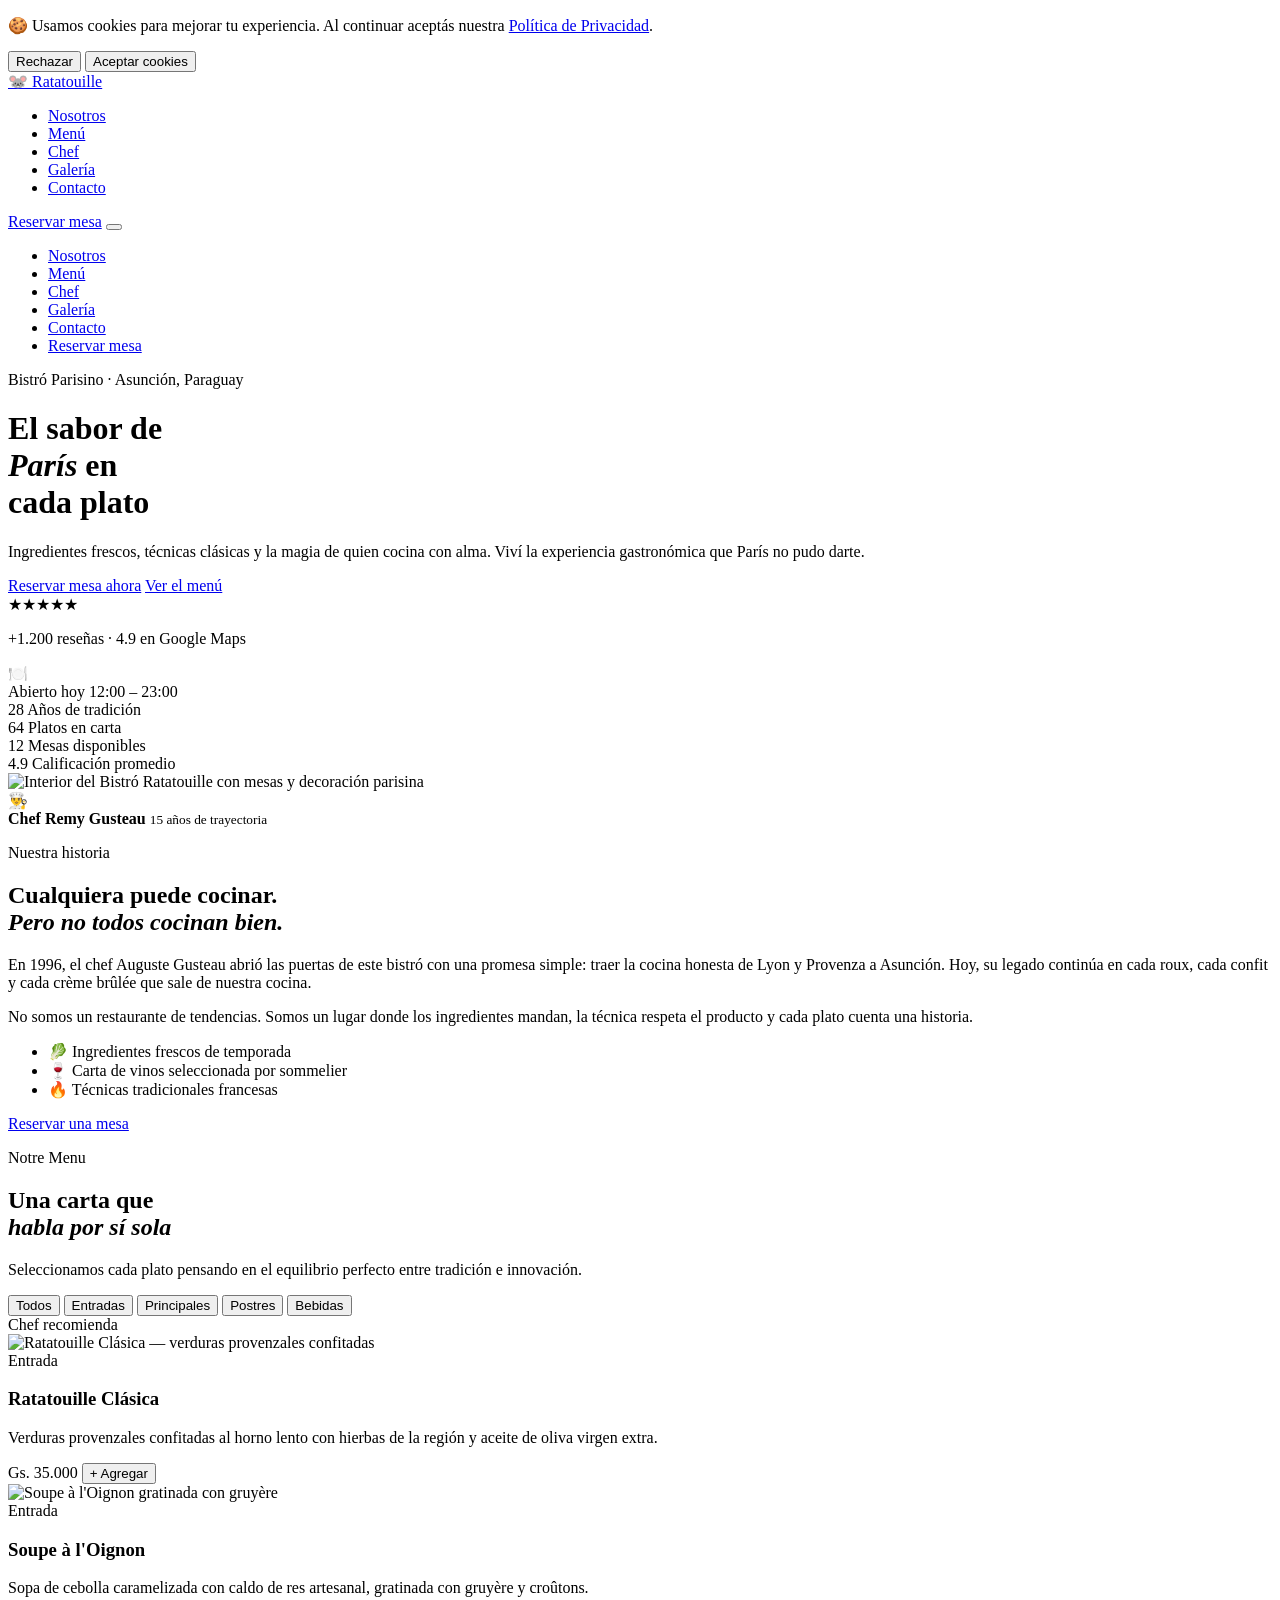
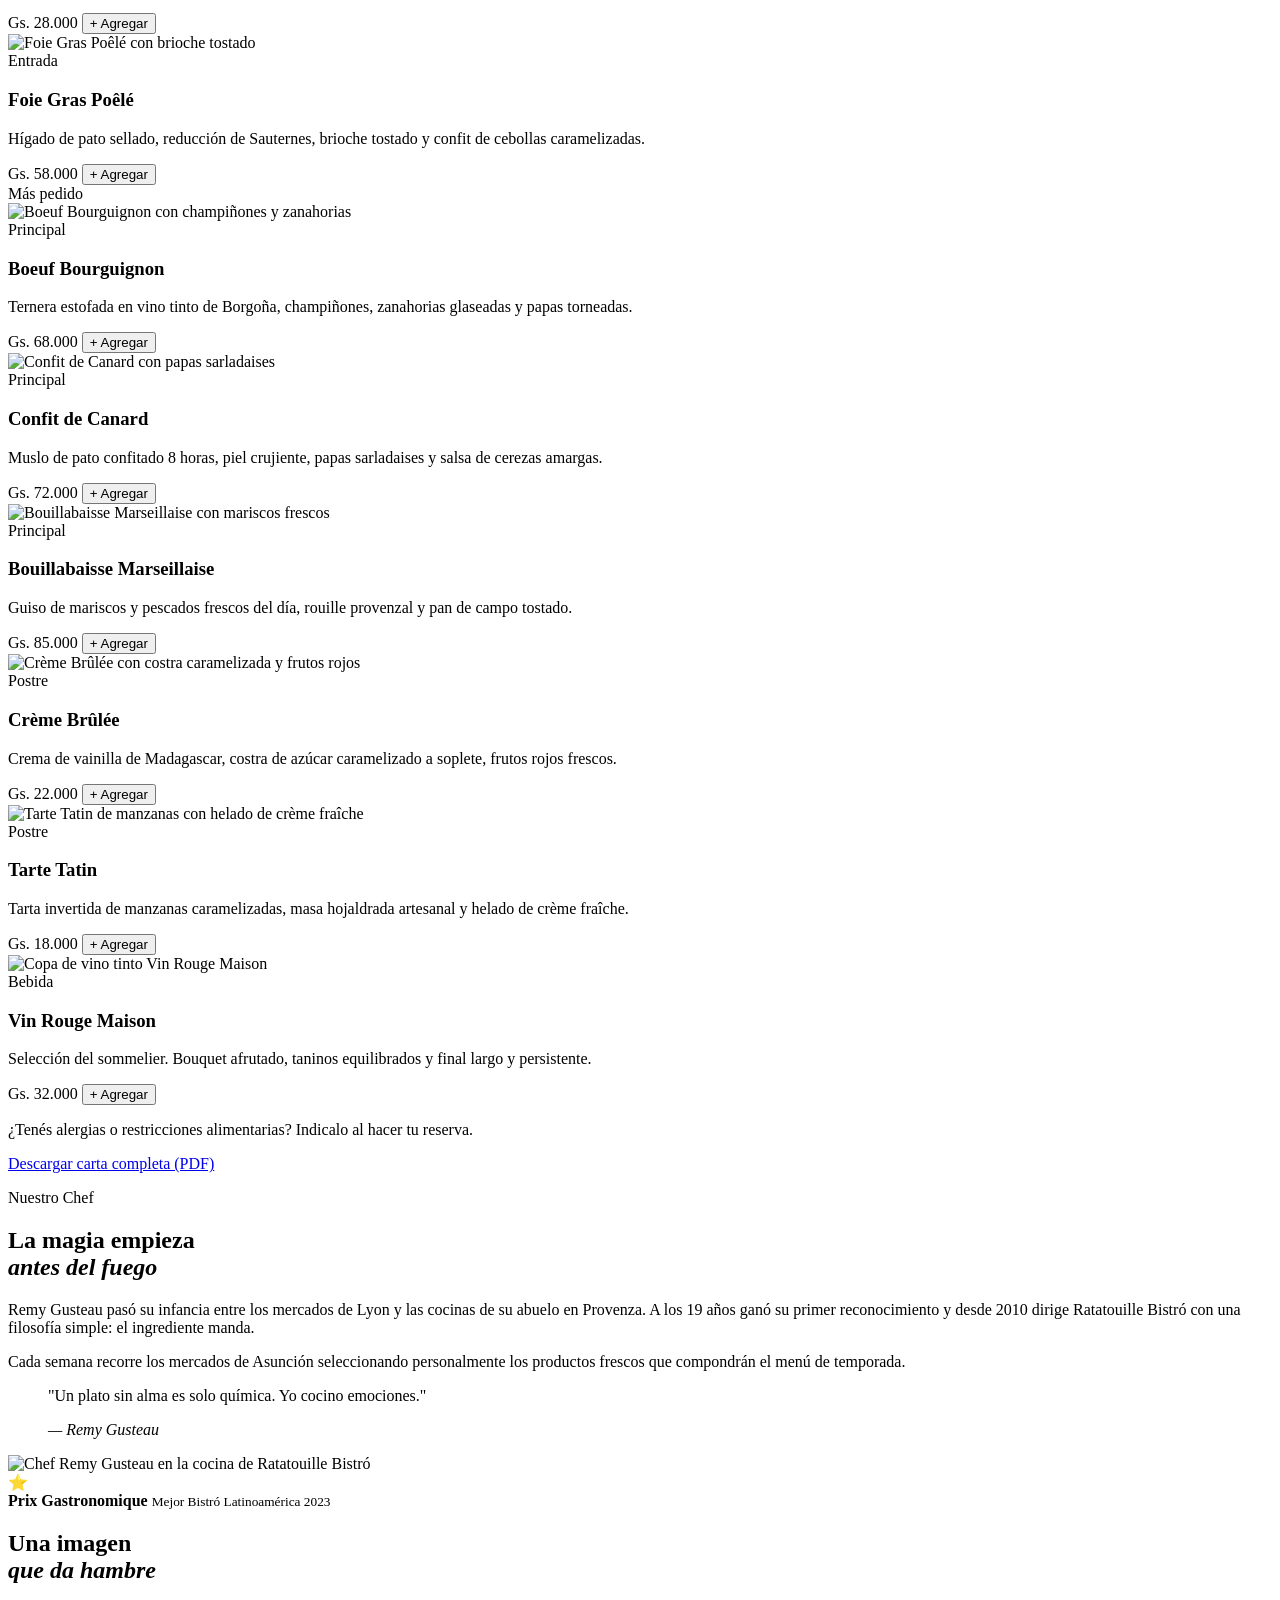
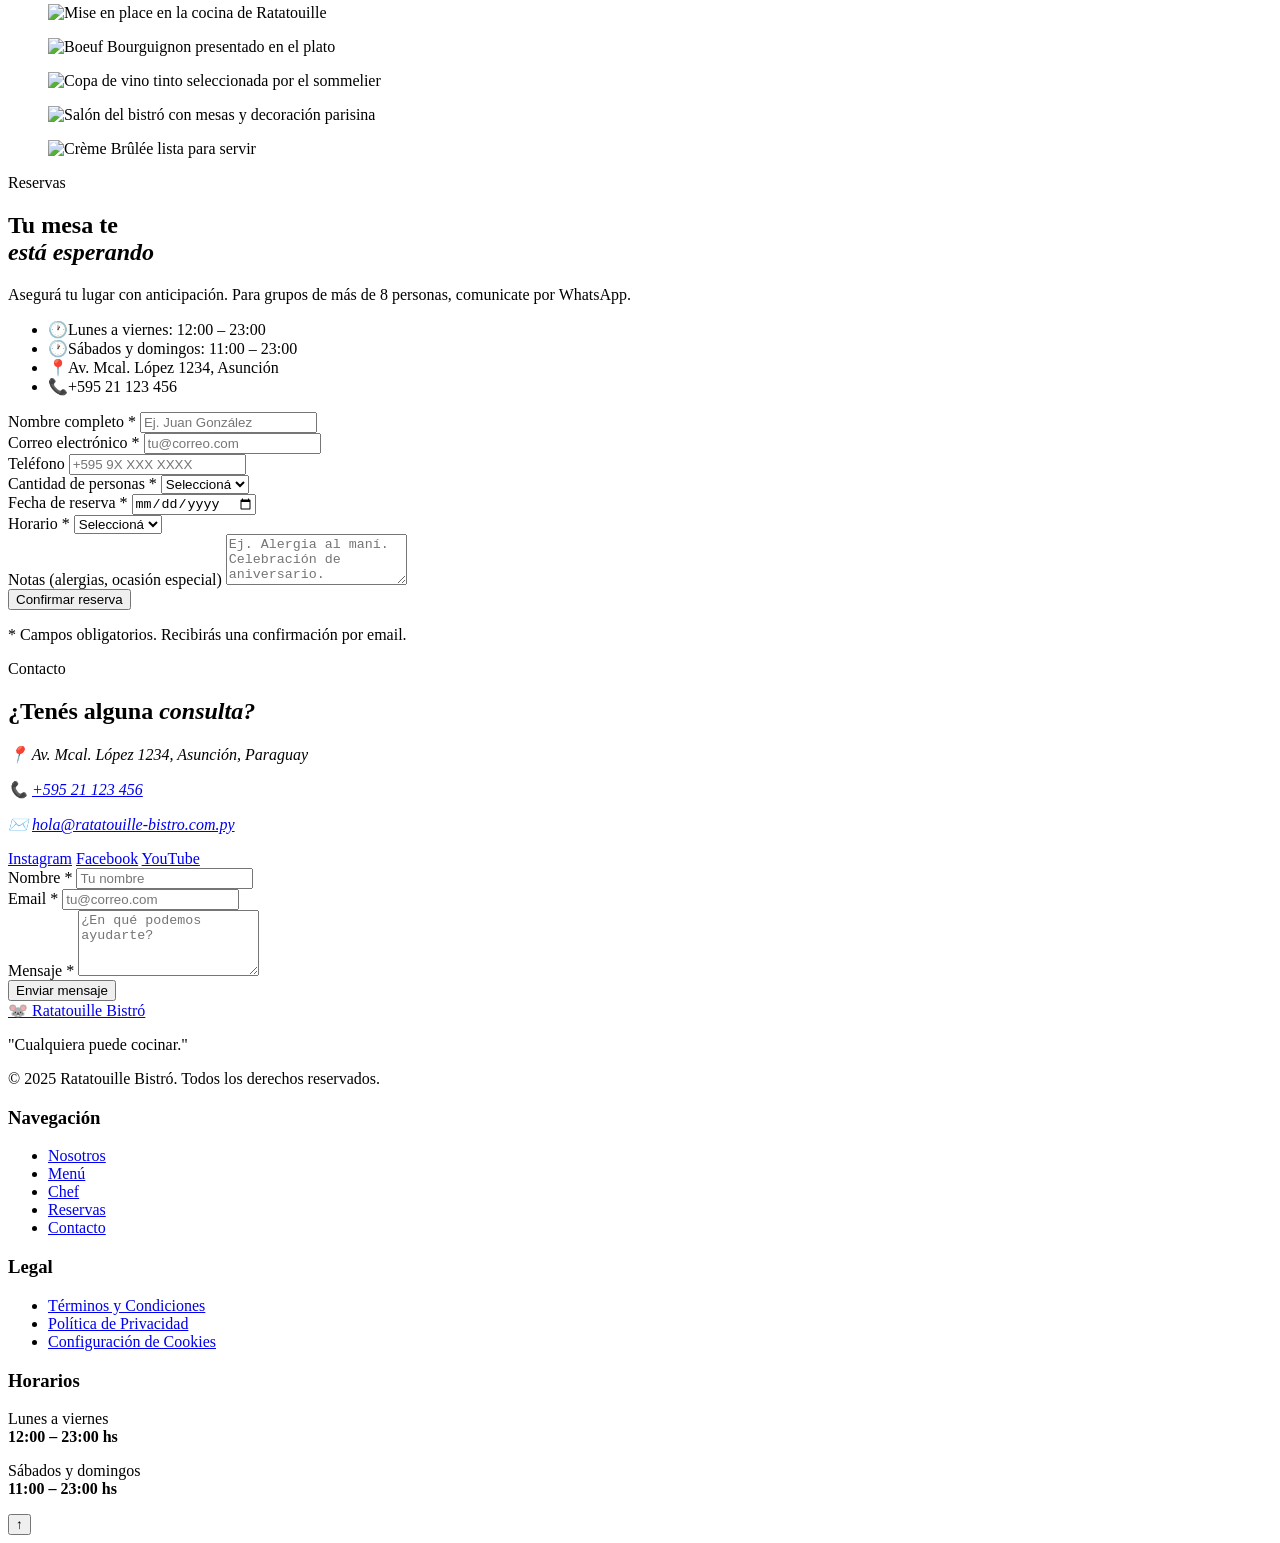
==== commit 454cfa03: "updates Jose F" ====
--- a/ratatouille.html
+++ b/ratatouille.html
@@ -1,475 +1,588 @@
 <!DOCTYPE html>
 <html lang="es">
 <head>
+  <!-- ═══════════════════════════════════════════
+       SEO BÁSICO — Lineamiento 1C
+  ═══════════════════════════════════════════ -->
   <meta charset="UTF-8" />
-  <meta name="viewport" content="width=device-width, initial-scale=1.0"/>
-  <title>Ratatouille — Bistró Parisino</title>
-  <link rel="stylesheet" href="ratatouille.css" />
-  <link href="https://fonts.googleapis.com/css2?family=Playfair+Display:ital,wght@0,400;0,700;1,400&family=Lato:wght@300;400;700&family=Fira+Code:wght@400;500&display=swap" rel="stylesheet"/>
+  <meta name="viewport" content="width=device-width, initial-scale=1.0" />
+  <title>Ratatouille Bistró | Cocina Francesa Auténtica en Asunción</title>
+  <meta name="description" content="Ratatouille Bistró — El auténtico sabor de París en Asunción. Reservá tu mesa y descubrí nuestra carta de platos clásicos y de temporada. Cualquiera puede cocinar." />
+  <meta name="keywords" content="restaurante francés, bistro, ratatouille, cocina francesa, Asunción, reservas, gastronomía" />
+  <meta name="author" content="Ratatouille Bistró" />
+  <meta name="robots" content="index, follow" />
+  <link rel="canonical" href="https://www.ratatouille-bistro.com.py/" />
+
+  <!-- Open Graph -->
+  <meta property="og:type"        content="website" />
+  <meta property="og:url"         content="https://www.ratatouille-bistro.com.py/" />
+  <meta property="og:title"       content="Ratatouille Bistró | Cocina Francesa Auténtica" />
+  <meta property="og:description" content="Reservá tu mesa en el bistró parisino de Asunción. Carta de temporada, platos clásicos y una experiencia culinaria única." />
+  <meta property="og:image"       content="https://images.unsplash.com/photo-1414235077428-338140e4b7d0?w=1200&h=630&fit=crop&auto=format&q=80" />
+  <meta property="og:locale"      content="es_PY" />
+  <meta property="og:site_name"   content="Ratatouille Bistró" />
+
+  <!-- Twitter Card -->
+  <meta name="twitter:card"        content="summary_large_image" />
+  <meta name="twitter:title"       content="Ratatouille Bistró | Cocina Francesa Auténtica" />
+  <meta name="twitter:description" content="Reservá tu mesa. Platos de temporada, vinos seleccionados y el mejor ambiente parisino de Asunción." />
+  <meta name="twitter:image"       content="https://images.unsplash.com/photo-1414235077428-338140e4b7d0?w=1200&h=630&fit=crop&auto=format&q=80" />
+
+  <link rel="icon" type="image/svg+xml" href="data:image/svg+xml,<svg xmlns='http://www.w3.org/2000/svg' viewBox='0 0 100 100'><text y='.9em' font-size='90'>🐭</text></svg>" />
+
+  <!-- 2 tipografías máximo — Lineamiento 1B -->
+  <link rel="preconnect" href="https://fonts.googleapis.com" />
+  <link rel="preconnect" href="https://fonts.gstatic.com" crossorigin />
+  <link href="https://fonts.googleapis.com/css2?family=Playfair+Display:ital,wght@0,400;0,600;0,700;0,900;1,400;1,600&family=Lato:wght@300;400;700;900&display=swap" rel="stylesheet" />
+
+  <link rel="stylesheet" href="style.css" />
 </head>
-<body class="tema-dia">
-
-  <!-- ══════════════ PANEL DE DEMOSTRACIÓN (fijo) ══════════════ -->
-  <div id="panel-demo">
-    <div class="demo-titulo">🧪 Demo CSS Dinámico</div>
-
-    <div class="demo-grupo">
-      <span class="demo-label">Tema del sitio</span>
-      <div class="demo-btns">
-        <button onclick="cambiarTema('dia')"   class="btn-demo">☀️ Día</button>
-        <button onclick="cambiarTema('noche')" class="btn-demo">🌙 Noche</button>
-        <button onclick="cambiarTema('sepia')" class="btn-demo">📜 Sepia</button>
-      </div>
-      <code class="demo-code" id="code-tema">body.classList.replace(...)</code>
-    </div>
-
-    <div class="demo-grupo">
-      <span class="demo-label">Tamaño de fuente</span>
-      <input type="range" min="14" max="22" value="16" oninput="cambiarFuente(this.value)" />
-      <code class="demo-code" id="code-fuente">document.body.style.fontSize</code>
-    </div>
-
-    <div class="demo-grupo">
-      <span class="demo-label">Color de acento</span>
-      <div class="demo-btns">
-        <button onclick="cambiarAcento('C0392B')" class="btn-demo" style="background:#C0392B;color:#fff">Rojo</button>
-        <button onclick="cambiarAcento('2E86AB')" class="btn-demo" style="background:#2E86AB;color:#fff">Azul</button>
-        <button onclick="cambiarAcento('27AE60')" class="btn-demo" style="background:#27AE60;color:#fff">Verde</button>
-      </div>
-      <code class="demo-code" id="code-acento">style.setProperty('--acento',...)</code>
-    </div>
-
-    <div class="demo-grupo">
-      <span class="demo-label">Menú lateral</span>
-      <div class="demo-btns">
-        <button onclick="toggleNav()" class="btn-demo">☰ Toggle nav</button>
-        <button onclick="toggleCarrito()" class="btn-demo">🛒 Toggle carrito</button>
-      </div>
-      <code class="demo-code" id="code-nav">classList.toggle('visible')</code>
+<body>
+
+  <!-- COOKIE NOTICE — Lineamiento 5 Legal -->
+  <div class="cookie" id="cookie-banner" role="dialog" aria-label="Aviso de cookies">
+    <p class="cookie__text">
+      🍪 Usamos cookies para mejorar tu experiencia. Al continuar aceptás nuestra
+      <a href="#terminos" class="cookie__link">Política de Privacidad</a>.
+    </p>
+    <div class="cookie__actions">
+      <button class="cookie__btn cookie__btn--reject" id="btn-cookie-reject">Rechazar</button>
+      <button class="cookie__btn cookie__btn--accept" id="btn-cookie-accept">Aceptar cookies</button>
     </div>
   </div>
 
-  <!-- ══════════════ NAV LATERAL ══════════════ -->
-  <nav id="nav-lateral" class="nav-lateral">
-    <button class="nav-cerrar" onclick="toggleNav()">✕</button>
-    <div class="nav-logo">🐭 Ratatouille</div>
-    <ul class="nav-links">
-      <li><a href="#inicio" onclick="toggleNav()">Inicio</a></li>
-      <li><a href="#menu"   onclick="toggleNav()">Menú</a></li>
-      <li><a href="#chef"   onclick="toggleNav()">Nuestro Chef</a></li>
-      <li><a href="#reservas" onclick="toggleNav()">Reservas</a></li>
-    </ul>
-  </nav>
-  <div id="overlay-nav" class="overlay-nav" onclick="toggleNav()"></div>
-
-  <!-- ══════════════ HEADER ══════════════ -->
-  <header id="inicio" class="hero">
-    <div class="hero-contenido">
-      <p class="hero-eyebrow">Bistró Parisino · Desde 1966</p>
-      <h1 class="hero-titulo">Ratatouille</h1>
-      <p class="hero-subtitulo">
-        <em>"Cualquiera puede cocinar"</em> — Auguste Gusteau
-      </p>
-      <div class="hero-btns">
-        <button class="btn-primario" onclick="irA('menu')">Ver Menú</button>
-        <button class="btn-secundario" onclick="irA('reservas')">Reservar Mesa</button>
-      </div>
+  <!-- ════════════ HEADER ════════════ -->
+  <header class="header" id="inicio">
+
+    <nav class="nav" aria-label="Navegación principal">
+      <a href="#inicio" class="nav__logo" aria-label="Ratatouille Bistró - Inicio">
+        <span class="nav__logo-icon" aria-hidden="true">🐭</span>
+        <span class="nav__logo-text">Ratatouille</span>
+      </a>
+      <ul class="nav__links" role="list">
+        <li><a href="#nosotros" class="nav__link">Nosotros</a></li>
+        <li><a href="#menu"     class="nav__link">Menú</a></li>
+        <li><a href="#chef"     class="nav__link">Chef</a></li>
+        <li><a href="#galeria"  class="nav__link">Galería</a></li>
+        <li><a href="#contacto" class="nav__link">Contacto</a></li>
+      </ul>
+      <a href="#reservas" class="nav__cta">Reservar mesa</a>
+      <button class="nav__hamburger" id="nav-hamburger" aria-label="Abrir menú" aria-expanded="false" aria-controls="nav-mobile">
+        <span class="nav__hamburger-bar"></span>
+        <span class="nav__hamburger-bar"></span>
+        <span class="nav__hamburger-bar"></span>
+      </button>
+    </nav>
+
+    <div class="nav-mobile" id="nav-mobile" aria-hidden="true">
+      <ul class="nav-mobile__links" role="list">
+        <li><a href="#nosotros" class="nav-mobile__link">Nosotros</a></li>
+        <li><a href="#menu"     class="nav-mobile__link">Menú</a></li>
+        <li><a href="#chef"     class="nav-mobile__link">Chef</a></li>
+        <li><a href="#galeria"  class="nav-mobile__link">Galería</a></li>
+        <li><a href="#contacto" class="nav-mobile__link">Contacto</a></li>
+        <li><a href="#reservas" class="nav-mobile__link nav-mobile__link--cta">Reservar mesa</a></li>
+      </ul>
     </div>
-    <div class="hero-deco">🍽️</div>
+
+    <!-- HERO -->
+    <div class="hero">
+      <div class="hero__content">
+        <p class="hero__eyebrow">Bistró Parisino · Asunción, Paraguay</p>
+        <h1 class="hero__title">
+          El sabor de<br /><em>París</em> en<br />cada plato
+        </h1>
+        <p class="hero__subtitle">
+          Ingredientes frescos, técnicas clásicas y la magia de quien cocina con alma.
+          Viví la experiencia gastronómica que París no pudo darte.
+        </p>
+        <div class="hero__actions">
+          <a href="#reservas" class="btn btn--primary">Reservar mesa ahora</a>
+          <a href="#menu"     class="btn btn--ghost">Ver el menú</a>
+        </div>
+        <div class="hero__proof">
+          <div class="hero__stars" aria-label="5 de 5 estrellas">★★★★★</div>
+          <p class="hero__proof-text">+1.200 reseñas · 4.9 en Google Maps</p>
+        </div>
+      </div>
+      <div class="hero__visual" aria-hidden="true">
+        <div class="hero__plate"><span class="hero__emoji">🍽️</span></div>
+        <div class="hero__badge">
+          <span class="hero__badge-text">Abierto hoy</span>
+          <span class="hero__badge-hours">12:00 – 23:00</span>
+        </div>
+      </div>
+    </div>
+
+    <!-- Stats strip -->
+    <div class="stats" role="list">
+      <div class="stats__item" role="listitem">
+        <span class="stats__number">28</span>
+        <span class="stats__label">Años de tradición</span>
+      </div>
+      <div class="stats__item" role="listitem">
+        <span class="stats__number">64</span>
+        <span class="stats__label">Platos en carta</span>
+      </div>
+      <div class="stats__item" role="listitem">
+        <span class="stats__number">12</span>
+        <span class="stats__label">Mesas disponibles</span>
+      </div>
+      <div class="stats__item" role="listitem">
+        <span class="stats__number">4.9</span>
+        <span class="stats__label">Calificación promedio</span>
+      </div>
+    </div>
   </header>
 
-  <!-- ══════════════ MENÚ ══════════════ -->
+  <!-- ════════════ MAIN ════════════ -->
   <main>
-    <section id="menu" class="seccion-menu">
-      <h2 class="seccion-titulo">Notre Menu</h2>
-      <p class="seccion-sub">Seleccioná los platos y observá cómo cambian las clases CSS</p>
-
-      <!-- Filtros -->
-      <div class="filtros" id="filtros">
-        <button class="filtro activo" data-cat="todos"    onclick="filtrar(this)">Todos</button>
-        <button class="filtro"        data-cat="entrada"  onclick="filtrar(this)">Entradas</button>
-        <button class="filtro"        data-cat="principal" onclick="filtrar(this)">Principales</button>
-        <button class="filtro"        data-cat="postre"   onclick="filtrar(this)">Postres</button>
-        <button class="filtro"        data-cat="bebida"   onclick="filtrar(this)">Bebidas</button>
-      </div>
-
-      <!-- Grid de platos -->
-      <div class="menu-grid" id="menu-grid">
-
-        <div class="plato" data-cat="entrada" data-id="1" data-precio="35000" data-nombre="Ratatouille Clásica">
-          <div class="plato-img">🫕</div>
-          <div class="plato-info">
-            <span class="plato-cat">Entrada</span>
-            <h3 class="plato-nombre">Ratatouille Clásica</h3>
-            <p class="plato-desc">Verduras provenzales confitadas al horno con hierbas de la región.</p>
-            <div class="plato-footer">
-              <span class="plato-precio">Gs. 35.000</span>
-              <button class="btn-agregar" onclick="agregar(this)">+ Agregar</button>
-            </div>
-          </div>
-        </div>
-
-        <div class="plato" data-cat="entrada" data-id="2" data-precio="28000" data-nombre="Soupe à l'Oignon">
-          <div class="plato-img">🧅</div>
-          <div class="plato-info">
-            <span class="plato-cat">Entrada</span>
-            <h3 class="plato-nombre">Soupe à l'Oignon</h3>
-            <p class="plato-desc">Sopa de cebolla gratinada con queso gruyère y croûtons artesanales.</p>
-            <div class="plato-footer">
-              <span class="plato-precio">Gs. 28.000</span>
-              <button class="btn-agregar" onclick="agregar(this)">+ Agregar</button>
-            </div>
-          </div>
-        </div>
-
-        <div class="plato" data-cat="principal" data-id="3" data-precio="72000" data-nombre="Confit de Canard">
-          <div class="plato-img">🦆</div>
-          <div class="plato-info">
-            <span class="plato-cat">Principal</span>
-            <h3 class="plato-nombre">Confit de Canard</h3>
-            <p class="plato-desc">Pato confitado con papas sarladaises y salsa de cerezas.</p>
-            <div class="plato-footer">
-              <span class="plato-precio">Gs. 72.000</span>
-              <button class="btn-agregar" onclick="agregar(this)">+ Agregar</button>
-            </div>
-          </div>
-        </div>
-
-        <div class="plato destacado" data-cat="principal" data-id="4" data-precio="85000" data-nombre="Bouillabaisse Marseillaise">
-          <div class="plato-badge">Chef recomienda</div>
-          <div class="plato-img">🐟</div>
-          <div class="plato-info">
-            <span class="plato-cat">Principal</span>
-            <h3 class="plato-nombre">Bouillabaisse Marseillaise</h3>
-            <p class="plato-desc">Guiso de mariscos y pescados frescos con rouille y pan de campo.</p>
-            <div class="plato-footer">
-              <span class="plato-precio">Gs. 85.000</span>
-              <button class="btn-agregar" onclick="agregar(this)">+ Agregar</button>
-            </div>
-          </div>
-        </div>
-
-        <div class="plato" data-cat="principal" data-id="5" data-precio="68000" data-nombre="Boeuf Bourguignon">
-          <div class="plato-img">🥩</div>
-          <div class="plato-info">
-            <span class="plato-cat">Principal</span>
-            <h3 class="plato-nombre">Boeuf Bourguignon</h3>
-            <p class="plato-desc">Ternera estofada en vino de Borgoña con champiñones y zanahorias glaseadas.</p>
-            <div class="plato-footer">
-              <span class="plato-precio">Gs. 68.000</span>
-              <button class="btn-agregar" onclick="agregar(this)">+ Agregar</button>
-            </div>
-          </div>
-        </div>
-
-        <div class="plato" data-cat="postre" data-id="6" data-precio="22000" data-nombre="Crème Brûlée">
-          <div class="plato-img">🍮</div>
-          <div class="plato-info">
-            <span class="plato-cat">Postre</span>
-            <h3 class="plato-nombre">Crème Brûlée</h3>
-            <p class="plato-desc">Crema de vainilla con costra caramelizada y frutos rojos frescos.</p>
-            <div class="plato-footer">
-              <span class="plato-precio">Gs. 22.000</span>
-              <button class="btn-agregar" onclick="agregar(this)">+ Agregar</button>
-            </div>
-          </div>
-        </div>
-
-        <div class="plato" data-cat="postre" data-id="7" data-precio="18000" data-nombre="Tarte Tatin">
-          <div class="plato-img">🥧</div>
-          <div class="plato-info">
-            <span class="plato-cat">Postre</span>
-            <h3 class="plato-nombre">Tarte Tatin</h3>
-            <p class="plato-desc">Tarta invertida de manzanas caramelizadas con helado de crème fraîche.</p>
-            <div class="plato-footer">
-              <span class="plato-precio">Gs. 18.000</span>
-              <button class="btn-agregar" onclick="agregar(this)">+ Agregar</button>
-            </div>
-          </div>
-        </div>
-
-        <div class="plato" data-cat="bebida" data-id="8" data-precio="15000" data-nombre="Vin Rouge Maison">
-          <div class="plato-img">🍷</div>
-          <div class="plato-info">
-            <span class="plato-cat">Bebida</span>
-            <h3 class="plato-nombre">Vin Rouge Maison</h3>
-            <p class="plato-desc">Vino tinto de la casa, selección del sommelier.</p>
-            <div class="plato-footer">
-              <span class="plato-precio">Gs. 15.000</span>
-              <button class="btn-agregar" onclick="agregar(this)">+ Agregar</button>
-            </div>
-          </div>
-        </div>
-
+
+    <!-- NOSOTROS -->
+    <section class="about" id="nosotros" aria-labelledby="about-title">
+      <div class="about__container">
+        <div class="about__visual">
+          <div class="about__img-wrap">
+            <img src="https://cdn.sortiraparis.com/images/80/110171/1171284-margaux-le-restaurant-francais-typique-face-a-la-tour-eiffel.jpg" alt="Interior del Bistró Ratatouille con mesas y decoración parisina" class="about__img" width="600" height="400" loading="lazy" />
+            <div class="about__img-badge">
+              <span class="about__img-badge-icon">👨‍🍳</span>
+              <div>
+                <strong>Chef Remy Gusteau</strong>
+                <small>15 años de trayectoria</small>
+              </div>
+            </div>
+          </div>
+        </div>
+        <div class="about__text">
+          <p class="about__eyebrow">Nuestra historia</p>
+          <h2 class="about__title" id="about-title">
+            Cualquiera puede cocinar.<br /><em>Pero no todos cocinan bien.</em>
+          </h2>
+          <p class="about__body">
+            En 1996, el chef Auguste Gusteau abrió las puertas de este bistró con una promesa
+            simple: traer la cocina honesta de Lyon y Provenza a Asunción. Hoy, su legado continúa
+            en cada roux, cada confit y cada crème brûlée que sale de nuestra cocina.
+          </p>
+          <p class="about__body">
+            No somos un restaurante de tendencias. Somos un lugar donde los ingredientes mandan,
+            la técnica respeta el producto y cada plato cuenta una historia.
+          </p>
+          <ul class="about__features" role="list">
+            <li class="about__feature">
+              <span class="about__feature-icon" aria-hidden="true">🥬</span>
+              <span>Ingredientes frescos de temporada</span>
+            </li>
+            <li class="about__feature">
+              <span class="about__feature-icon" aria-hidden="true">🍷</span>
+              <span>Carta de vinos seleccionada por sommelier</span>
+            </li>
+            <li class="about__feature">
+              <span class="about__feature-icon" aria-hidden="true">🔥</span>
+              <span>Técnicas tradicionales francesas</span>
+            </li>
+          </ul>
+          <a href="#reservas" class="btn btn--primary">Reservar una mesa</a>
+        </div>
       </div>
     </section>
 
-    <!-- ══════════════ CHEF ══════════════ -->
-    <section id="chef" class="seccion-chef">
-      <div class="chef-contenido">
-        <div class="chef-foto" id="chef-foto">
-          <span class="chef-emoji">👨‍🍳</span>
-        </div>
-        <div class="chef-texto">
-          <h2>Gusteau &amp; Remy</h2>
-          <p class="chef-cargo">Chef Ejecutivo · Maestro Ratatouille</p>
-          <p>Nuestro pequeño chef Remy lleva el arte culinario a otro nivel. Inspirado en el maestro Auguste Gusteau, cada plato es una obra maestra que mezcla tradición provenzal con creatividad ilimitada.</p>
-          <button class="btn-primario" onclick="animarChef()">✨ Animar Chef</button>
+    <!-- MENÚ -->
+    <section class="menu" id="menu" aria-labelledby="menu-title">
+      <div class="menu__container">
+        <header class="menu__header">
+          <p class="menu__eyebrow">Notre Menu</p>
+          <h2 class="menu__title" id="menu-title">Una carta que<br /><em>habla por sí sola</em></h2>
+          <p class="menu__subtitle">Seleccionamos cada plato pensando en el equilibrio perfecto entre tradición e innovación.</p>
+        </header>
+
+        <!-- Filtros cerrados — "No me hagas errar" -->
+        <div class="menu__filters" role="group" aria-label="Filtrar por categoría">
+          <button class="menu__filter menu__filter--active" data-filter="todos"    aria-pressed="true">Todos</button>
+          <button class="menu__filter" data-filter="entrada"   aria-pressed="false">Entradas</button>
+          <button class="menu__filter" data-filter="principal" aria-pressed="false">Principales</button>
+          <button class="menu__filter" data-filter="postre"    aria-pressed="false">Postres</button>
+          <button class="menu__filter" data-filter="bebida"    aria-pressed="false">Bebidas</button>
+        </div>
+
+        <div class="menu__grid" id="menu-grid" role="list">
+
+          <article class="card card--featured" data-category="entrada" role="listitem">
+            <div class="card__badge">Chef recomienda</div>
+            <div class="card__img-wrap">
+              <img src="https://images.unsplash.com/photo-1572453800999-e8d2d1589b7c?w=640&h=420&fit=crop&auto=format&q=80" alt="Ratatouille Clásica — verduras provenzales confitadas" class="card__img" width="320" height="200" loading="lazy" />
+            </div>
+            <div class="card__body">
+              <span class="card__category">Entrada</span>
+              <h3 class="card__title">Ratatouille Clásica</h3>
+              <p class="card__desc">Verduras provenzales confitadas al horno lento con hierbas de la región y aceite de oliva virgen extra.</p>
+              <div class="card__footer">
+                <span class="card__price">Gs. 35.000</span>
+                <button class="card__add" data-id="1" data-nombre="Ratatouille Clásica" data-precio="35000" aria-label="Agregar Ratatouille Clásica al pedido">+ Agregar</button>
+              </div>
+            </div>
+          </article>
+
+          <article class="card" data-category="entrada" role="listitem">
+            <div class="card__img-wrap">
+              <img src="https://images.unsplash.com/photo-1547592180-85f173990554?w=640&h=420&fit=crop&auto=format&q=80" alt="Soupe à l'Oignon gratinada con gruyère" class="card__img" width="320" height="200" loading="lazy" />
+            </div>
+            <div class="card__body">
+              <span class="card__category">Entrada</span>
+              <h3 class="card__title">Soupe à l'Oignon</h3>
+              <p class="card__desc">Sopa de cebolla caramelizada con caldo de res artesanal, gratinada con gruyère y croûtons.</p>
+              <div class="card__footer">
+                <span class="card__price">Gs. 28.000</span>
+                <button class="card__add" data-id="2" data-nombre="Soupe à l'Oignon" data-precio="28000" aria-label="Agregar Soupe à l'Oignon al pedido">+ Agregar</button>
+              </div>
+            </div>
+          </article>
+
+          <article class="card" data-category="entrada" role="listitem">
+            <div class="card__img-wrap">
+              <img src="https://images.unsplash.com/photo-1504674900247-0877df9cc836?w=640&h=420&fit=crop&auto=format&q=80" alt="Foie Gras Poêlé con brioche tostado" class="card__img" width="320" height="200" loading="lazy" />
+            </div>
+            <div class="card__body">
+              <span class="card__category">Entrada</span>
+              <h3 class="card__title">Foie Gras Poêlé</h3>
+              <p class="card__desc">Hígado de pato sellado, reducción de Sauternes, brioche tostado y confit de cebollas caramelizadas.</p>
+              <div class="card__footer">
+                <span class="card__price">Gs. 58.000</span>
+                <button class="card__add" data-id="3" data-nombre="Foie Gras Poêlé" data-precio="58000" aria-label="Agregar Foie Gras Poêlé al pedido">+ Agregar</button>
+              </div>
+            </div>
+          </article>
+
+          <article class="card card--featured" data-category="principal" role="listitem">
+            <div class="card__badge">Más pedido</div>
+            <div class="card__img-wrap">
+              <img src="https://images.unsplash.com/photo-1534422298391-e4f8c172dddb?w=640&h=420&fit=crop&auto=format&q=80" alt="Boeuf Bourguignon con champiñones y zanahorias" class="card__img" width="320" height="200" loading="lazy" />
+            </div>
+            <div class="card__body">
+              <span class="card__category">Principal</span>
+              <h3 class="card__title">Boeuf Bourguignon</h3>
+              <p class="card__desc">Ternera estofada en vino tinto de Borgoña, champiñones, zanahorias glaseadas y papas torneadas.</p>
+              <div class="card__footer">
+                <span class="card__price">Gs. 68.000</span>
+                <button class="card__add" data-id="4" data-nombre="Boeuf Bourguignon" data-precio="68000" aria-label="Agregar Boeuf Bourguignon al pedido">+ Agregar</button>
+              </div>
+            </div>
+          </article>
+
+          <article class="card" data-category="principal" role="listitem">
+            <div class="card__img-wrap">
+              <img src="https://i.ytimg.com/vi/QyfjfsYGrWI/maxresdefault.jpg" alt="Confit de Canard con papas sarladaises" class="card__img" width="320" height="200" loading="lazy" />
+            </div>
+            <div class="card__body">
+              <span class="card__category">Principal</span>
+              <h3 class="card__title">Confit de Canard</h3>
+              <p class="card__desc">Muslo de pato confitado 8 horas, piel crujiente, papas sarladaises y salsa de cerezas amargas.</p>
+              <div class="card__footer">
+                <span class="card__price">Gs. 72.000</span>
+                <button class="card__add" data-id="5" data-nombre="Confit de Canard" data-precio="72000" aria-label="Agregar Confit de Canard al pedido">+ Agregar</button>
+              </div>
+            </div>
+          </article>
+
+          <article class="card" data-category="principal" role="listitem">
+            <div class="card__img-wrap">
+              <img src="https://images.unsplash.com/photo-1534080564583-6be75777b70a?w=640&h=420&fit=crop&auto=format&q=80" alt="Bouillabaisse Marseillaise con mariscos frescos" class="card__img" width="320" height="200" loading="lazy" />
+            </div>
+            <div class="card__body">
+              <span class="card__category">Principal</span>
+              <h3 class="card__title">Bouillabaisse Marseillaise</h3>
+              <p class="card__desc">Guiso de mariscos y pescados frescos del día, rouille provenzal y pan de campo tostado.</p>
+              <div class="card__footer">
+                <span class="card__price">Gs. 85.000</span>
+                <button class="card__add" data-id="6" data-nombre="Bouillabaisse" data-precio="85000" aria-label="Agregar Bouillabaisse al pedido">+ Agregar</button>
+              </div>
+            </div>
+          </article>
+
+          <article class="card" data-category="postre" role="listitem">
+            <div class="card__img-wrap">
+              <img src="https://images.unsplash.com/photo-1470124182917-cc6e71b22ecc?w=640&h=420&fit=crop&auto=format&q=80" alt="Crème Brûlée con costra caramelizada y frutos rojos" class="card__img" width="320" height="200" loading="lazy" />
+            </div>
+            <div class="card__body">
+              <span class="card__category">Postre</span>
+              <h3 class="card__title">Crème Brûlée</h3>
+              <p class="card__desc">Crema de vainilla de Madagascar, costra de azúcar caramelizado a soplete, frutos rojos frescos.</p>
+              <div class="card__footer">
+                <span class="card__price">Gs. 22.000</span>
+                <button class="card__add" data-id="7" data-nombre="Crème Brûlée" data-precio="22000" aria-label="Agregar Crème Brûlée al pedido">+ Agregar</button>
+              </div>
+            </div>
+          </article>
+
+          <article class="card" data-category="postre" role="listitem">
+            <div class="card__img-wrap">
+              <img src="https://images.unsplash.com/photo-1565958011703-44f9829ba187?w=640&h=420&fit=crop&auto=format&q=80" alt="Tarte Tatin de manzanas con helado de crème fraîche" class="card__img" width="320" height="200" loading="lazy" />
+            </div>
+            <div class="card__body">
+              <span class="card__category">Postre</span>
+              <h3 class="card__title">Tarte Tatin</h3>
+              <p class="card__desc">Tarta invertida de manzanas caramelizadas, masa hojaldrada artesanal y helado de crème fraîche.</p>
+              <div class="card__footer">
+                <span class="card__price">Gs. 18.000</span>
+                <button class="card__add" data-id="8" data-nombre="Tarte Tatin" data-precio="18000" aria-label="Agregar Tarte Tatin al pedido">+ Agregar</button>
+              </div>
+            </div>
+          </article>
+
+          <article class="card" data-category="bebida" role="listitem">
+            <div class="card__img-wrap">
+              <img src="https://images.unsplash.com/photo-1510812431401-41d2bd2722f3?w=640&h=420&fit=crop&auto=format&q=80" alt="Copa de vino tinto Vin Rouge Maison" class="card__img" width="320" height="200" loading="lazy" />
+            </div>
+            <div class="card__body">
+              <span class="card__category">Bebida</span>
+              <h3 class="card__title">Vin Rouge Maison</h3>
+              <p class="card__desc">Selección del sommelier. Bouquet afrutado, taninos equilibrados y final largo y persistente.</p>
+              <div class="card__footer">
+                <span class="card__price">Gs. 32.000</span>
+                <button class="card__add" data-id="9" data-nombre="Vin Rouge Maison" data-precio="32000" aria-label="Agregar Vin Rouge Maison al pedido">+ Agregar</button>
+              </div>
+            </div>
+          </article>
+
+        </div>
+
+        <div class="menu__footer">
+          <p class="menu__note">¿Tenés alergias o restricciones alimentarias? Indicalo al hacer tu reserva.</p>
+          <a href="assets/carta-completa.pdf" class="btn btn--outline" target="_blank" rel="noopener noreferrer">Descargar carta completa (PDF)</a>
         </div>
       </div>
     </section>
 
-    <!-- ══════════════ RESERVAS ══════════════ -->
-    <section id="reservas" class="seccion-reservas">
-      <h2 class="seccion-titulo">Réservation</h2>
-      <form class="form-reserva" onsubmit="enviarReserva(event)">
-        <div class="form-fila">
-          <div class="campo">
-            <label>Nombre</label>
-            <input type="text" placeholder="Tu nombre" required />
-          </div>
-          <div class="campo">
-            <label>Email</label>
-            <input type="email" placeholder="tu@email.com" required />
-          </div>
-        </div>
-        <div class="form-fila">
-          <div class="campo">
-            <label>Fecha</label>
-            <input type="date" required />
-          </div>
-          <div class="campo">
-            <label>Personas</label>
-            <select>
-              <option>1</option><option>2</option><option>3</option>
-              <option>4</option><option>5</option><option>6+</option>
-            </select>
-          </div>
-        </div>
-        <button type="submit" class="btn-primario btn-full">Confirmar Reserva</button>
-      </form>
-
-      <!-- Toast de confirmación -->
-      <div id="toast" class="toast">✅ ¡Reserva confirmada! Au revoir 🐭</div>
+    <!-- CHEF -->
+    <section class="chef" id="chef" aria-labelledby="chef-title">
+      <div class="chef__container">
+        <div class="chef__text">
+          <p class="chef__eyebrow">Nuestro Chef</p>
+          <h2 class="chef__title" id="chef-title">La magia empieza<br /><em>antes del fuego</em></h2>
+          <p class="chef__body">
+            Remy Gusteau pasó su infancia entre los mercados de Lyon y las cocinas de su abuelo
+            en Provenza. A los 19 años ganó su primer reconocimiento y desde 2010 dirige
+            Ratatouille Bistró con una filosofía simple: el ingrediente manda.
+          </p>
+          <p class="chef__body">
+            Cada semana recorre los mercados de Asunción seleccionando personalmente los productos
+            frescos que compondrán el menú de temporada.
+          </p>
+          <blockquote class="chef__quote">
+            <p>"Un plato sin alma es solo química. Yo cocino emociones."</p>
+            <cite>— Remy Gusteau</cite>
+          </blockquote>
+        </div>
+        <div class="chef__visual">
+          <img src="https://images.unsplash.com/photo-1577219491135-ce391730fb2c?w=600&h=700&fit=crop&auto=format&q=80" alt="Chef Remy Gusteau en la cocina de Ratatouille Bistró" class="chef__img" width="500" height="600" loading="lazy" />
+          <div class="chef__accolade">
+            <span class="chef__accolade-star" aria-hidden="true">⭐</span>
+            <div>
+              <strong>Prix Gastronomique</strong>
+              <small>Mejor Bistró Latinoamérica 2023</small>
+            </div>
+          </div>
+        </div>
+      </div>
     </section>
+
+    <!-- GALERÍA -->
+    <section class="gallery" id="galeria" aria-labelledby="gallery-title">
+      <div class="gallery__container">
+        <h2 class="gallery__title" id="gallery-title">Una imagen<br /><em>que da hambre</em></h2>
+        <div class="gallery__grid" role="list">
+          <figure class="gallery__item gallery__item--large" role="listitem">
+            <img src="https://images.unsplash.com/photo-1556909114-f6e7ad7d3136?w=800&h=500&fit=crop&auto=format&q=80" alt="Mise en place en la cocina de Ratatouille" class="gallery__img" width="600" height="400" loading="lazy" />
+          </figure>
+          <figure class="gallery__item" role="listitem">
+            <img src="https://images.unsplash.com/photo-1476224203421-9ac39bcb3327?w=400&h=400&fit=crop&auto=format&q=80" alt="Boeuf Bourguignon presentado en el plato" class="gallery__img" width="300" height="300" loading="lazy" />
+          </figure>
+          <figure class="gallery__item" role="listitem">
+            <img src="https://images.unsplash.com/photo-1506377247377-2a5b3b417ebb?w=400&h=400&fit=crop&auto=format&q=80" alt="Copa de vino tinto seleccionada por el sommelier" class="gallery__img" width="300" height="300" loading="lazy" />
+          </figure>
+          <figure class="gallery__item" role="listitem">
+            <img src="https://images.unsplash.com/photo-1550966871-3ed3cdb5ed0c?w=400&h=400&fit=crop&auto=format&q=80" alt="Salón del bistró con mesas y decoración parisina" class="gallery__img" width="300" height="300" loading="lazy" />
+          </figure>
+          <figure class="gallery__item" role="listitem">
+            <img src="https://images.unsplash.com/photo-1488477181946-6428a0291777?w=400&h=400&fit=crop&auto=format&q=80" alt="Crème Brûlée lista para servir" class="gallery__img" width="300" height="300" loading="lazy" />
+          </figure>
+        </div>
+      </div>
+    </section>
+
+    <!-- RESERVAS -->
+    <section class="reservas" id="reservas" aria-labelledby="reservas-title">
+      <div class="reservas__container">
+        <div class="reservas__text">
+          <p class="reservas__eyebrow">Reservas</p>
+          <h2 class="reservas__title" id="reservas-title">Tu mesa te<br /><em>está esperando</em></h2>
+          <p class="reservas__body">Asegurá tu lugar con anticipación. Para grupos de más de 8 personas, comunicate por WhatsApp.</p>
+          <ul class="reservas__info" role="list">
+            <li class="reservas__info-item"><span aria-hidden="true">🕐</span><span>Lunes a viernes: 12:00 – 23:00</span></li>
+            <li class="reservas__info-item"><span aria-hidden="true">🕐</span><span>Sábados y domingos: 11:00 – 23:00</span></li>
+            <li class="reservas__info-item"><span aria-hidden="true">📍</span><span>Av. Mcal. López 1234, Asunción</span></li>
+            <li class="reservas__info-item"><span aria-hidden="true">📞</span><span>+595 21 123 456</span></li>
+          </ul>
+        </div>
+
+        <!-- Formulario con heurísticas UX — Lineamiento 1A -->
+        <form class="form" id="form-reserva" novalidate aria-label="Formulario de reserva de mesa">
+          <div class="form__row">
+            <div class="form__field">
+              <label class="form__label" for="nombre">Nombre completo *</label>
+              <input class="form__input" type="text" id="nombre" name="nombre" placeholder="Ej. Juan González" required minlength="3" autocomplete="name" aria-required="true" aria-describedby="nombre-error" />
+              <span class="form__error" id="nombre-error" role="alert" aria-live="polite"></span>
+            </div>
+            <div class="form__field">
+              <label class="form__label" for="email">Correo electrónico *</label>
+              <input class="form__input" type="email" id="email" name="email" placeholder="tu@correo.com" required autocomplete="email" aria-required="true" aria-describedby="email-error" />
+              <span class="form__error" id="email-error" role="alert" aria-live="polite"></span>
+            </div>
+          </div>
+          <div class="form__row">
+            <div class="form__field">
+              <label class="form__label" for="telefono">Teléfono</label>
+              <input class="form__input" type="tel" id="telefono" name="telefono" placeholder="+595 9X XXX XXXX" autocomplete="tel" />
+            </div>
+            <!-- dropdown cerrado previene errores ortográficos (Lineamiento 1A) -->
+            <div class="form__field">
+              <label class="form__label" for="personas">Cantidad de personas *</label>
+              <select class="form__input form__input--select" id="personas" name="personas" required aria-required="true" aria-describedby="personas-error">
+                <option value="" disabled selected>Seleccioná</option>
+                <option value="1">1 persona</option>
+                <option value="2">2 personas</option>
+                <option value="3">3 personas</option>
+                <option value="4">4 personas</option>
+                <option value="5">5 personas</option>
+                <option value="6">6 personas</option>
+                <option value="7">7 personas</option>
+                <option value="8">8 personas</option>
+              </select>
+              <span class="form__error" id="personas-error" role="alert" aria-live="polite"></span>
+            </div>
+          </div>
+          <div class="form__row">
+            <!-- min=hoy previene seleccionar fechas pasadas (Lineamiento 1A) -->
+            <div class="form__field">
+              <label class="form__label" for="fecha">Fecha de reserva *</label>
+              <input class="form__input" type="date" id="fecha" name="fecha" required aria-required="true" aria-describedby="fecha-error" />
+              <span class="form__error" id="fecha-error" role="alert" aria-live="polite"></span>
+            </div>
+            <!-- horarios cerrados: evita errores de formato -->
+            <div class="form__field">
+              <label class="form__label" for="horario">Horario *</label>
+              <select class="form__input form__input--select" id="horario" name="horario" required aria-required="true" aria-describedby="horario-error">
+                <option value="" disabled selected>Seleccioná</option>
+                <option value="12:00">12:00 hs</option>
+                <option value="13:00">13:00 hs</option>
+                <option value="14:00">14:00 hs</option>
+                <option value="20:00">20:00 hs</option>
+                <option value="21:00">21:00 hs</option>
+                <option value="22:00">22:00 hs</option>
+              </select>
+              <span class="form__error" id="horario-error" role="alert" aria-live="polite"></span>
+            </div>
+          </div>
+          <div class="form__field">
+            <label class="form__label" for="notas">Notas (alergias, ocasión especial)</label>
+            <textarea class="form__input form__input--textarea" id="notas" name="notas" placeholder="Ej. Alergia al maní. Celebración de aniversario." rows="3"></textarea>
+          </div>
+          <div class="form__status" id="form-status" aria-live="polite" aria-atomic="true"></div>
+          <button class="btn btn--primary btn--full" type="submit" id="btn-reservar">Confirmar reserva</button>
+          <p class="form__note">* Campos obligatorios. Recibirás una confirmación por email.</p>
+        </form>
+      </div>
+    </section>
+
+    <!-- CONTACTO -->
+    <section class="contact" id="contacto" aria-labelledby="contact-title">
+      <div class="contact__container">
+        <div class="contact__info">
+          <p class="contact__eyebrow">Contacto</p>
+          <h2 class="contact__title" id="contact-title">¿Tenés alguna <em>consulta?</em></h2>
+          <address class="contact__address">
+            <p>📍 Av. Mcal. López 1234, Asunción, Paraguay</p>
+            <p>📞 <a href="tel:+59521123456">+595 21 123 456</a></p>
+            <p>✉️ <a href="mailto:hola@ratatouille-bistro.com.py">hola@ratatouille-bistro.com.py</a></p>
+          </address>
+          <div class="contact__social">
+            <a href="#" class="contact__social-link" aria-label="Seguinos en Instagram">Instagram</a>
+            <a href="#" class="contact__social-link" aria-label="Página en Facebook">Facebook</a>
+            <a href="#" class="contact__social-link" aria-label="Canal de YouTube">YouTube</a>
+          </div>
+        </div>
+        <form class="form form--contact" id="form-contacto" novalidate aria-label="Formulario de contacto general">
+          <div class="form__field">
+            <label class="form__label" for="c-nombre">Nombre *</label>
+            <input class="form__input" type="text" id="c-nombre" name="nombre" placeholder="Tu nombre" required aria-required="true" aria-describedby="c-nombre-error" />
+            <span class="form__error" id="c-nombre-error" role="alert" aria-live="polite"></span>
+          </div>
+          <div class="form__field">
+            <label class="form__label" for="c-email">Email *</label>
+            <input class="form__input" type="email" id="c-email" name="email" placeholder="tu@correo.com" required aria-required="true" aria-describedby="c-email-error" />
+            <span class="form__error" id="c-email-error" role="alert" aria-live="polite"></span>
+          </div>
+          <div class="form__field">
+            <label class="form__label" for="c-mensaje">Mensaje *</label>
+            <textarea class="form__input form__input--textarea" id="c-mensaje" name="mensaje" rows="4" placeholder="¿En qué podemos ayudarte?" required aria-required="true" aria-describedby="c-mensaje-error"></textarea>
+            <span class="form__error" id="c-mensaje-error" role="alert" aria-live="polite"></span>
+          </div>
+          <div class="form__status" id="form-contacto-status" aria-live="polite"></div>
+          <button class="btn btn--primary btn--full" type="submit">Enviar mensaje</button>
+        </form>
+      </div>
+    </section>
+
   </main>
 
-  <!-- ══════════════ CARRITO ══════════════ -->
-  <div id="carrito" class="carrito">
-    <div class="carrito-header">
-      <span>🛒 Mi Pedido</span>
-      <button onclick="toggleCarrito()">✕</button>
+  <!-- FOOTER -->
+  <footer class="footer">
+    <div class="footer__container">
+      <div class="footer__brand">
+        <a href="#inicio" class="footer__logo">🐭 Ratatouille Bistró</a>
+        <p class="footer__tagline">"Cualquiera puede cocinar."</p>
+        <p class="footer__copy">© 2025 Ratatouille Bistró. Todos los derechos reservados.</p>
+      </div>
+      <nav class="footer__nav" aria-label="Navegación del pie de página">
+        <h3 class="footer__nav-title">Navegación</h3>
+        <ul class="footer__links" role="list">
+          <li><a href="#nosotros" class="footer__link">Nosotros</a></li>
+          <li><a href="#menu"     class="footer__link">Menú</a></li>
+          <li><a href="#chef"     class="footer__link">Chef</a></li>
+          <li><a href="#reservas" class="footer__link">Reservas</a></li>
+          <li><a href="#contacto" class="footer__link">Contacto</a></li>
+        </ul>
+      </nav>
+      <nav class="footer__nav" aria-label="Sección legal">
+        <h3 class="footer__nav-title">Legal</h3>
+        <ul class="footer__links" role="list">
+          <li><a href="#terminos"   class="footer__link" id="terminos">Términos y Condiciones</a></li>
+          <li><a href="#privacidad" class="footer__link">Política de Privacidad</a></li>
+          <li><a href="#cookies"    class="footer__link" id="cookies">Configuración de Cookies</a></li>
+        </ul>
+      </nav>
+      <div class="footer__contact">
+        <h3 class="footer__nav-title">Horarios</h3>
+        <p>Lunes a viernes<br /><strong>12:00 – 23:00 hs</strong></p>
+        <p style="margin-top:8px">Sábados y domingos<br /><strong>11:00 – 23:00 hs</strong></p>
+      </div>
     </div>
-    <div class="carrito-items" id="carrito-items">
-      <p class="carrito-vacio">El carrito está vacío 🍽️</p>
-    </div>
-    <div class="carrito-footer" id="carrito-footer" style="display:none">
-      <div class="carrito-total">Total: <span id="carrito-total">Gs. 0</span></div>
-      <button class="btn-primario btn-full" onclick="confirmarPedido()">Confirmar Pedido</button>
-    </div>
-  </div>
-
-  <!-- Botón flotante carrito -->
-  <button class="btn-carrito-flotante" onclick="toggleCarrito()" id="btn-flotante">
-    🛒 <span id="contador-carrito" class="contador-badge">0</span>
-  </button>
-
-  <!-- ══════════════ FOOTER ══════════════ -->
-  <footer class="footer">
-    <p>🐭 Ratatouille Bistró Parisino · Gusteau's Restaurant, París</p>
-    <p class="footer-sub">Manipulación Dinámica de CSS — Demo educativa</p>
   </footer>
 
+  <!-- Toast de notificación (visibilidad del estado — Lineamiento 1A) -->
+  <div class="toast" id="toast" role="status" aria-live="polite" aria-atomic="true"></div>
+
+  <!-- Botón volver arriba -->
+  <button class="back-top" id="back-top" aria-label="Volver al inicio de la página">↑</button>
+
   <script>
-    // ═══════════════════════════════════════════════
-    // MANIPULACIÓN DINÁMICA DE CSS — DEMOSTRACIÓN
-    // ═══════════════════════════════════════════════
-
-    // 1. CAMBIAR TEMA usando classList.replace()
-    function cambiarTema(tema) {
-      const body = document.body;
-      // Reemplaza cualquier clase de tema por la nueva
-      ['tema-dia', 'tema-noche', 'tema-sepia'].forEach(t => body.classList.remove(t));
-      body.classList.add('tema-' + tema);
-
-      document.getElementById('code-tema').textContent =
-        `body.classList.add('tema-${tema}')`;
-    }
-
-    // 2. CAMBIAR FUENTE usando element.style
-    function cambiarFuente(val) {
-      document.body.style.fontSize = val + 'px';
-      document.getElementById('code-fuente').textContent =
-        `body.style.fontSize = '${val}px'`;
-    }
-
-    // 3. CAMBIAR VARIABLE CSS usando setProperty()
-    function cambiarAcento(hex) {
-      document.documentElement.style.setProperty('--acento', '#' + hex);
-      document.getElementById('code-acento').textContent =
-        `setProperty('--acento', '#${hex}')`;
-    }
-
-    // 4. TOGGLE NAV usando classList.toggle()
-    function toggleNav() {
-      const nav     = document.getElementById('nav-lateral');
-      const overlay = document.getElementById('overlay-nav');
-      nav.classList.toggle('visible');
-      overlay.classList.toggle('visible');
-      document.getElementById('code-nav').textContent =
-        `nav.classList.toggle('visible') → ${nav.classList.contains('visible')}`;
-    }
-
-    // 5. TOGGLE CARRITO usando classList.toggle()
-    function toggleCarrito() {
-      const carrito = document.getElementById('carrito');
-      carrito.classList.toggle('abierto');
-      document.getElementById('code-nav').textContent =
-        `carrito.classList.toggle('abierto') → ${carrito.classList.contains('abierto')}`;
-    }
-
-    // 6. FILTRAR MENÚ usando classList.add / remove
-    function filtrar(btn) {
-      // Quitar clase 'activo' de todos los filtros
-      document.querySelectorAll('.filtro').forEach(b => b.classList.remove('activo'));
-      // Agregar 'activo' al botón clickeado
-      btn.classList.add('activo');
-
-      const cat = btn.dataset.cat;
-      document.querySelectorAll('.plato').forEach(plato => {
-        if (cat === 'todos' || plato.dataset.cat === cat) {
-          plato.classList.remove('oculto');
-          plato.classList.add('visible-plato');
-        } else {
-          plato.classList.add('oculto');
-          plato.classList.remove('visible-plato');
-        }
-      });
-    }
-
-    // 7. AGREGAR AL CARRITO — manipula clases y estilos inline
-    let carrito = [];
-    function agregar(btn) {
-      const plato = btn.closest('.plato');
-      const id      = plato.dataset.id;
-      const nombre  = plato.dataset.nombre;
-      const precio  = parseInt(plato.dataset.precio);
-
-      // Clase de feedback visual en el card
-      plato.classList.add('agregado');
-      btn.classList.add('btn-agregado');
-      btn.textContent = '✓ Agregado';
-
-      setTimeout(() => {
-        plato.classList.remove('agregado');
-        btn.classList.remove('btn-agregado');
-        btn.textContent = '+ Agregar';
-      }, 1200);
-
-      // Agregar o incrementar en carrito
-      const existe = carrito.find(i => i.id === id);
-      if (existe) { existe.qty++; }
-      else { carrito.push({ id, nombre, precio, qty: 1 }); }
-
-      renderCarrito();
-      actualizarBadge();
-    }
-
-    function renderCarrito() {
-      const container = document.getElementById('carrito-items');
-      const footer    = document.getElementById('carrito-footer');
-
-      if (!carrito.length) {
-        container.innerHTML = '<p class="carrito-vacio">El carrito está vacío 🍽️</p>';
-        footer.style.display = 'none';
-        return;
-      }
-
-      let total = 0;
-      container.innerHTML = carrito.map(item => {
-        total += item.precio * item.qty;
-        return `
-          <div class="carrito-item">
-            <div class="ci-nombre">${item.nombre}</div>
-            <div class="ci-controles">
-              <button onclick="cambiarQty('${item.id}', -1)">−</button>
-              <span>${item.qty}</span>
-              <button onclick="cambiarQty('${item.id}', 1)">+</button>
-            </div>
-            <div class="ci-precio">Gs. ${(item.precio * item.qty).toLocaleString('es-PY')}</div>
-          </div>`;
-      }).join('');
-
-      document.getElementById('carrito-total').textContent =
-        'Gs. ' + total.toLocaleString('es-PY');
-
-      // style.display es manipulación de estilo inline
-      footer.style.display = 'block';
-    }
-
-    function cambiarQty(id, delta) {
-      const item = carrito.find(i => i.id === id);
-      if (!item) return;
-      item.qty += delta;
-      if (item.qty <= 0) carrito = carrito.filter(i => i.id !== id);
-      renderCarrito();
-      actualizarBadge();
-    }
-
-    function actualizarBadge() {
-      const total = carrito.reduce((s, i) => s + i.qty, 0);
-      const badge = document.getElementById('contador-carrito');
-      badge.textContent = total;
-      // Manipulación de clase para animar el badge
-      badge.classList.remove('pop');
-      void badge.offsetWidth; // reflow forzado
-      badge.classList.add('pop');
-
-      // Mostrar u ocultar botón flotante con classList
-      const btnFlotante = document.getElementById('btn-flotante');
-      if (total > 0) btnFlotante.classList.add('visible');
-      else btnFlotante.classList.remove('visible');
-    }
-
-    function confirmarPedido() {
-      carrito = [];
-      renderCarrito();
-      actualizarBadge();
-      toggleCarrito();
-      mostrarToast('🐭 ¡Pedido enviado a la cocina de Remy!');
-    }
-
-    // 8. ANIMACIÓN del chef con classList
-    function animarChef() {
-      const foto = document.getElementById('chef-foto');
-      foto.classList.add('chef-bailando');
-      setTimeout(() => foto.classList.remove('chef-bailando'), 1500);
-    }
-
-    // 9. RESERVAS + TOAST
-    function enviarReserva(e) {
-      e.preventDefault();
-      mostrarToast('✅ ¡Reserva confirmada! Au revoir 🐭');
-    }
-
-    function mostrarToast(msg) {
-      const toast = document.getElementById('toast');
-      toast.textContent = msg;
-      toast.classList.add('visible');         // classList.add
-      setTimeout(() => toast.classList.remove('visible'), 3000); // classList.remove
-    }
-
-    // 10. Scroll suave
-    function irA(id) {
-      document.getElementById(id).scrollIntoView({ behavior: 'smooth' });
-    }
-
-    // 11. Header sticky con clase dinámica al hacer scroll
-    window.addEventListener('scroll', () => {
-      const header = document.querySelector('.hero');
-      if (window.scrollY > 80) header.classList.add('scrolled');
-      else header.classList.remove('scrolled');
+    // Establece fecha mínima = hoy ("No me hagas errar" — Lineamiento 1A)
+    document.addEventListener('DOMContentLoaded', () => {
+      const hoy = new Date().toISOString().split('T')[0];
+      const fechaInput = document.getElementById('fecha');
+      if (fechaInput) fechaInput.min = hoy;
     });
   </script>
+  <!-- El resto de JS va en app.js (Punto 2 del lineamiento) -->
+  <script src="app.js" defer></script>
 </body>
 </html>
